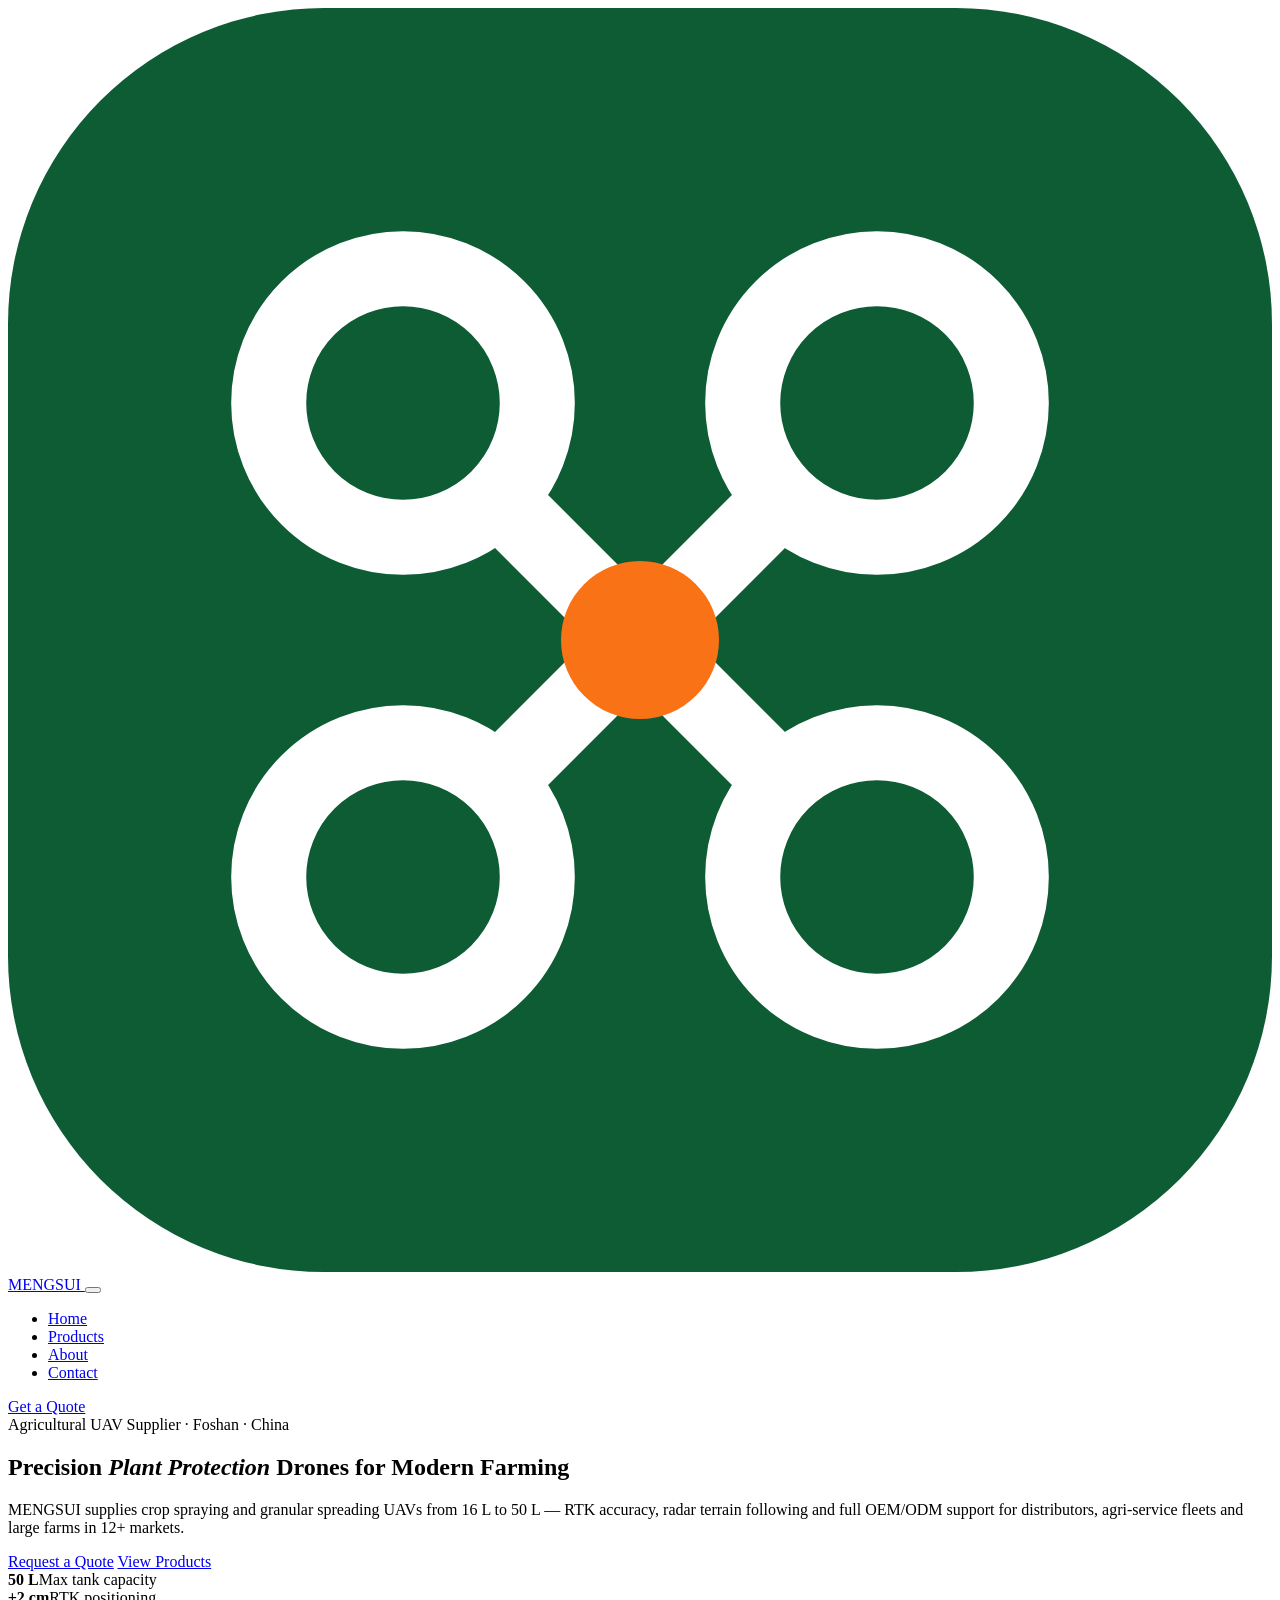
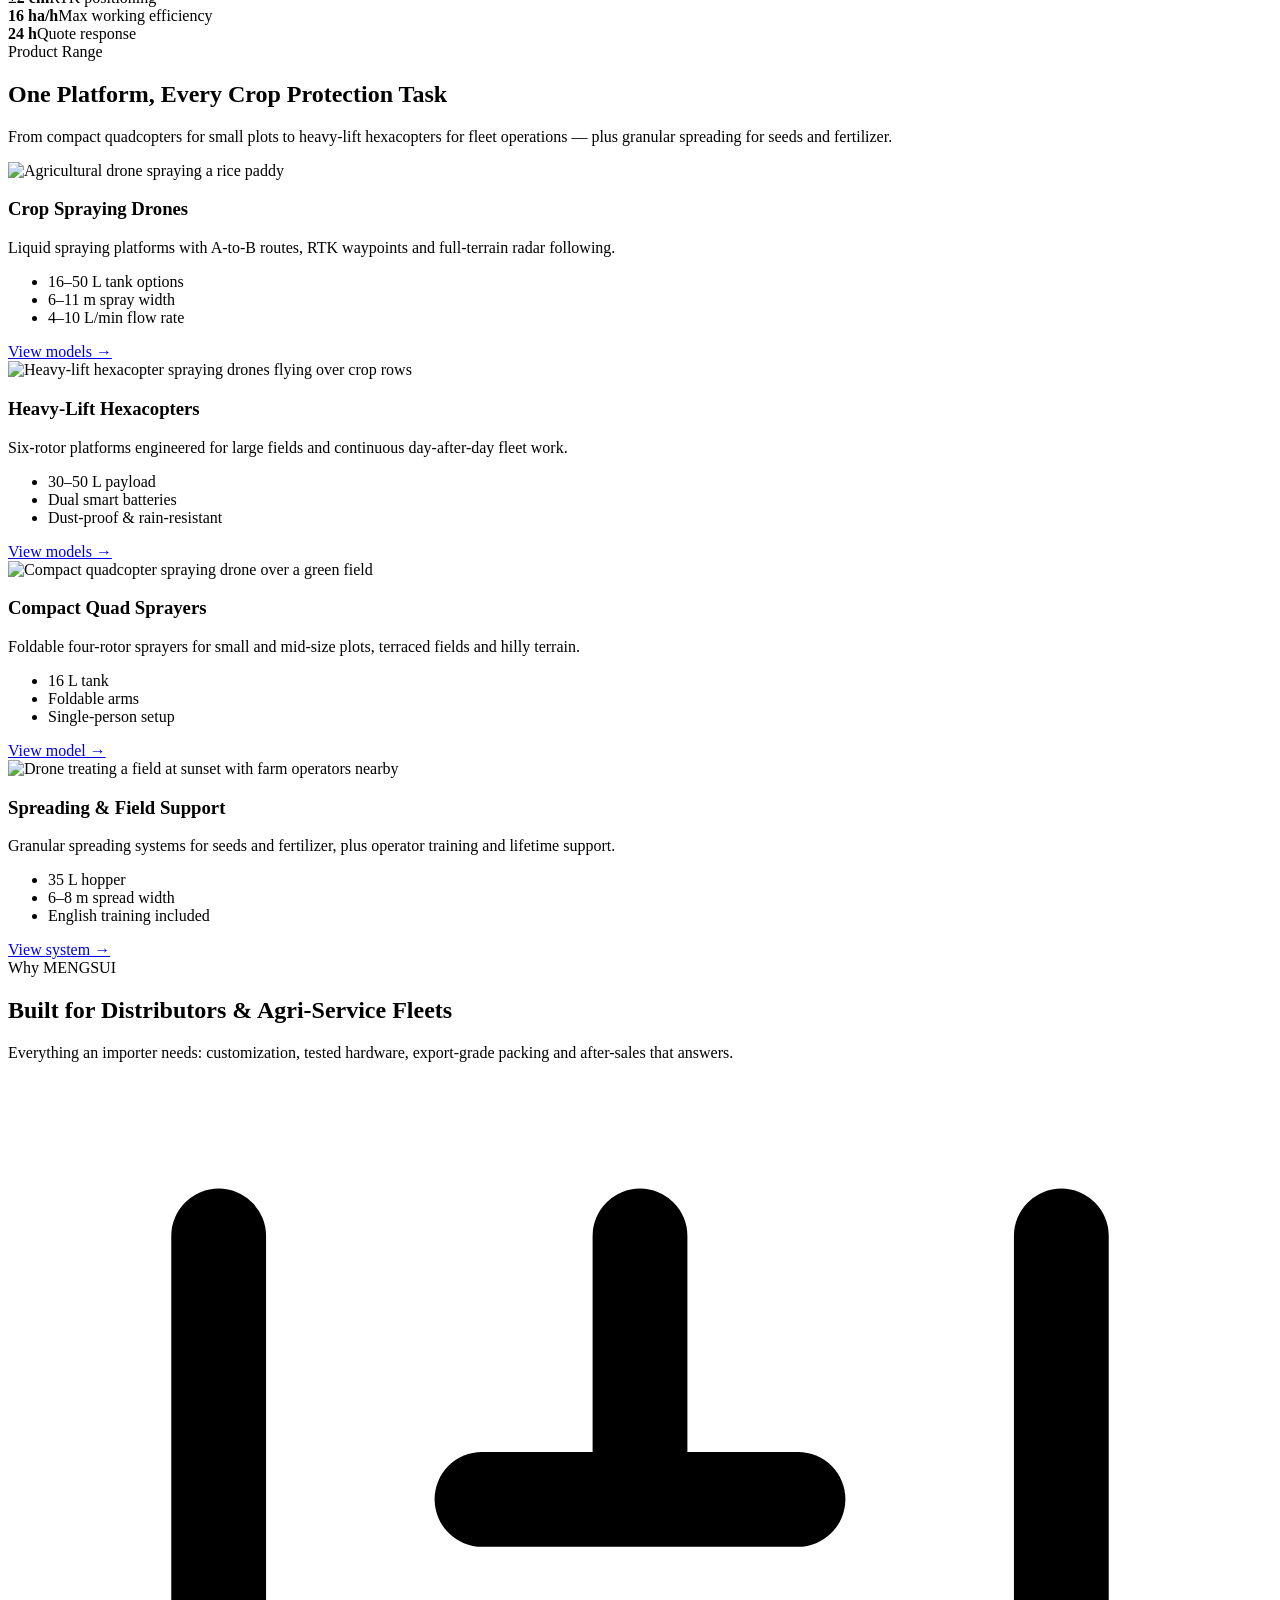
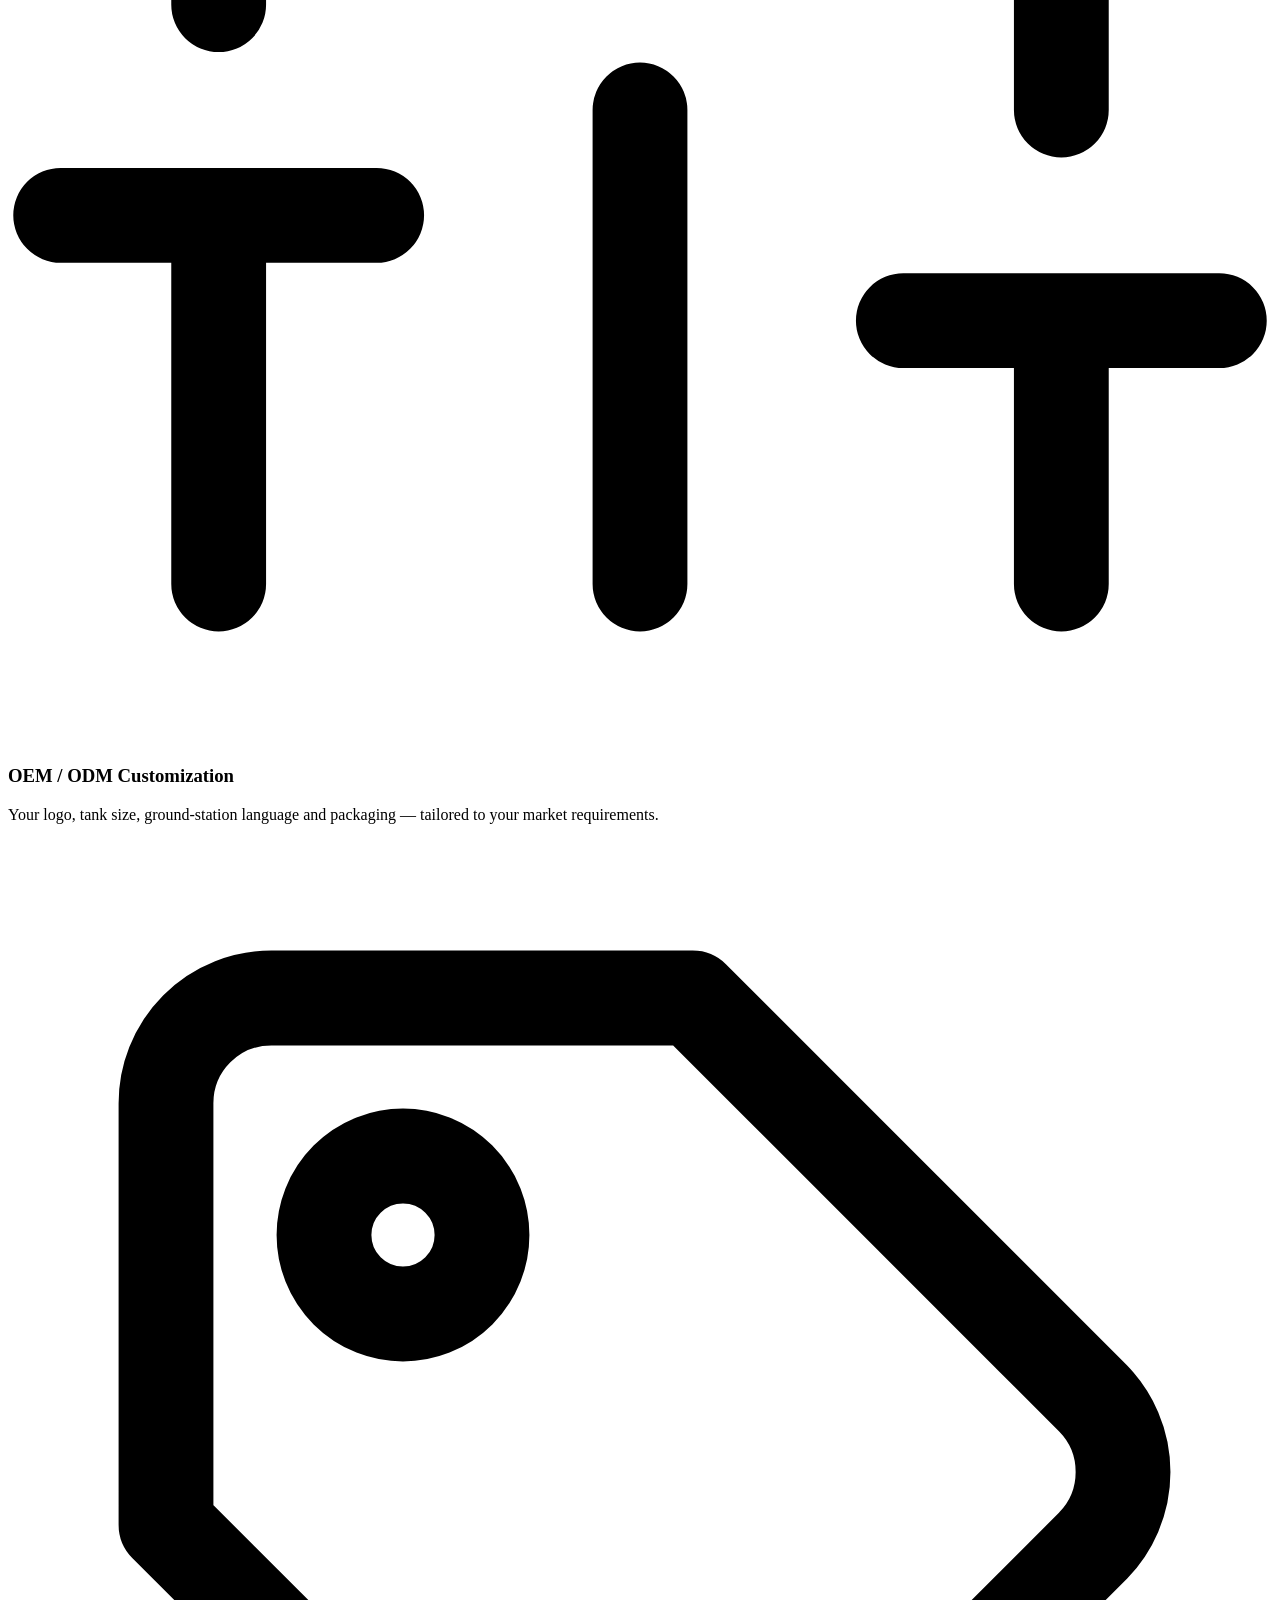
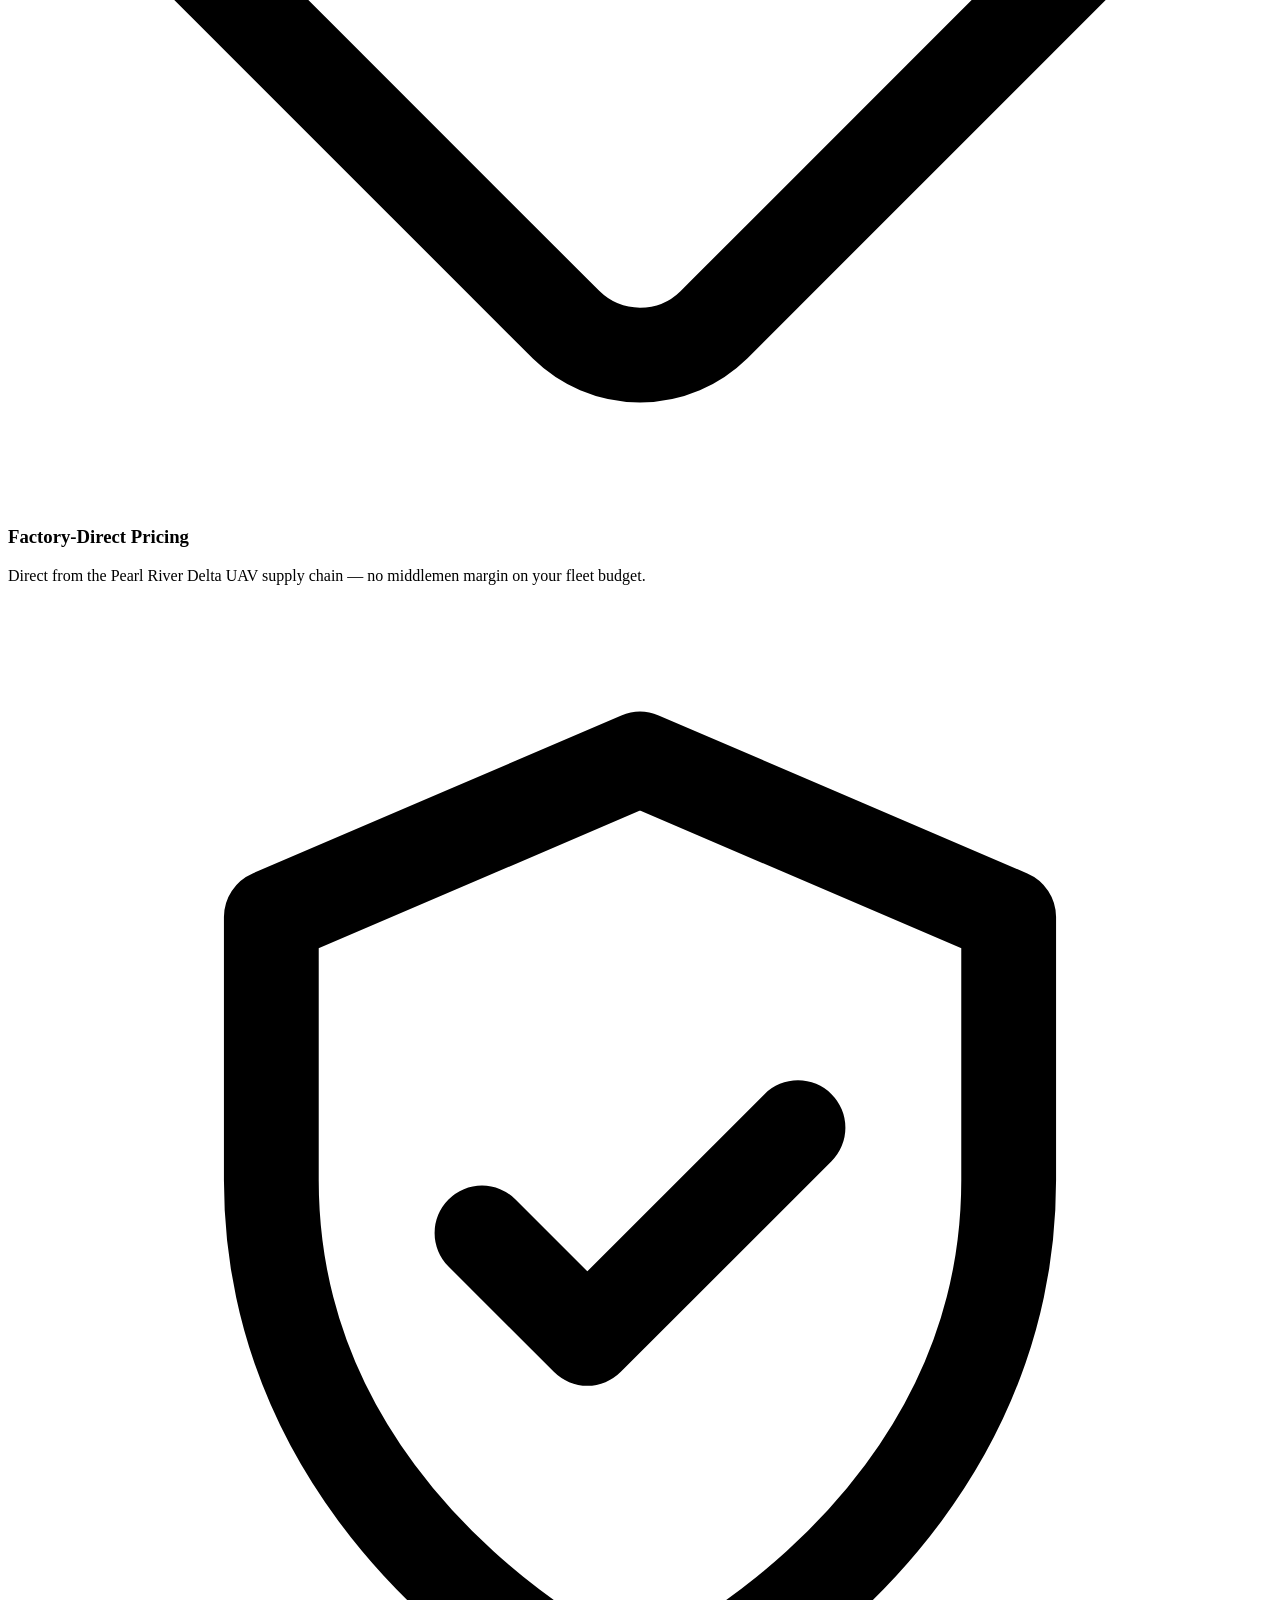
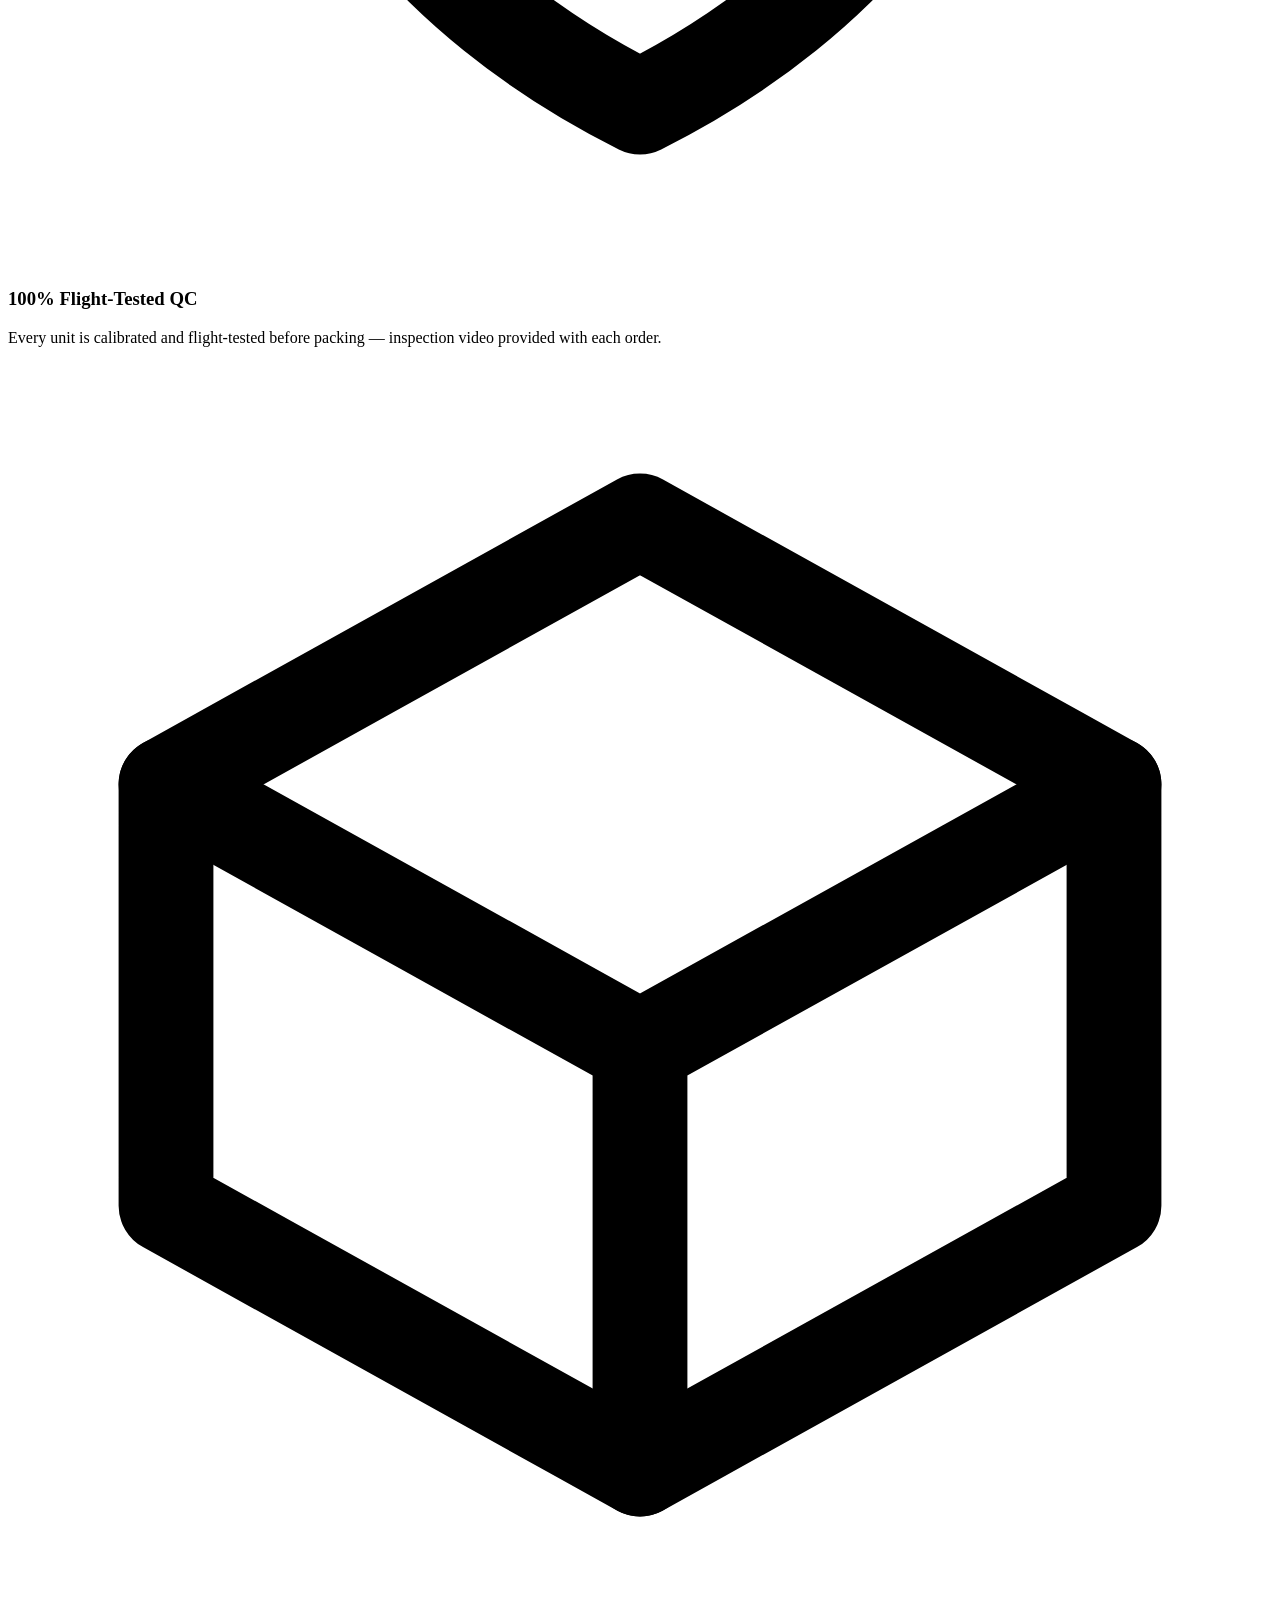
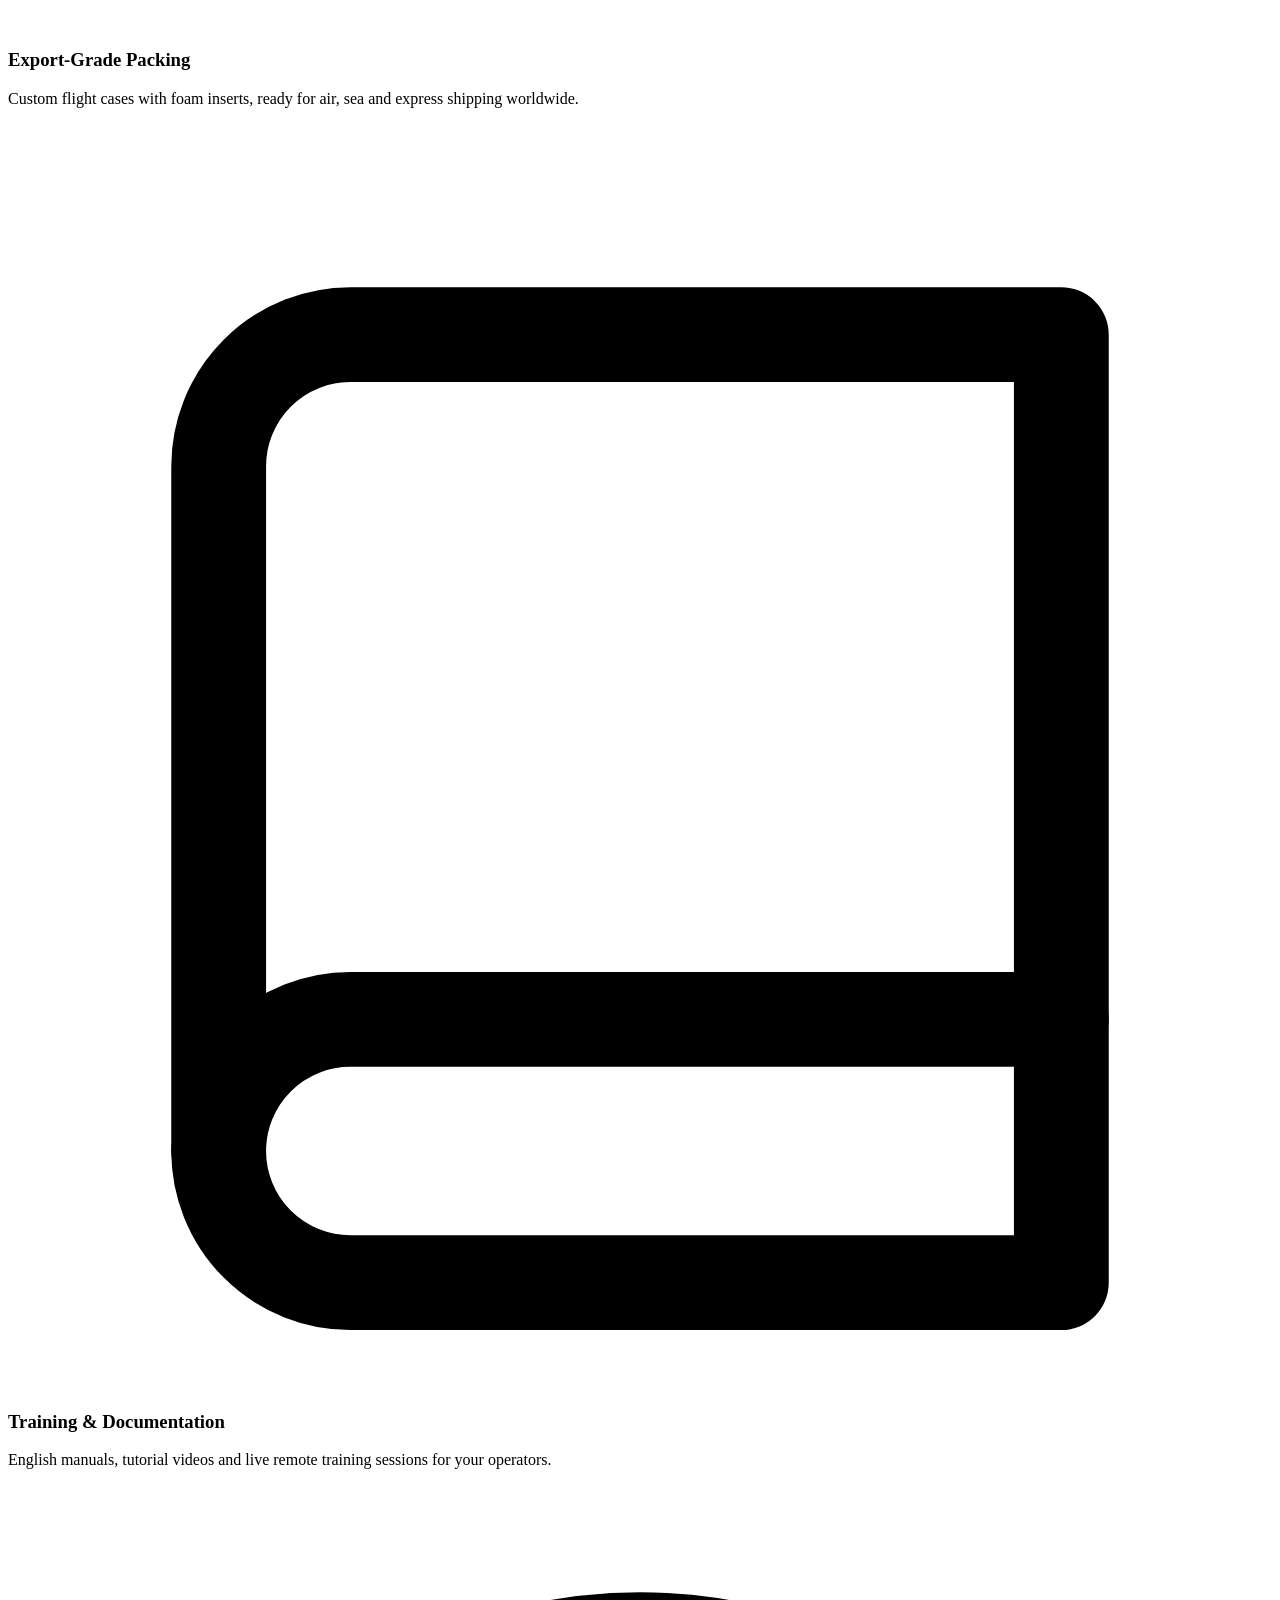
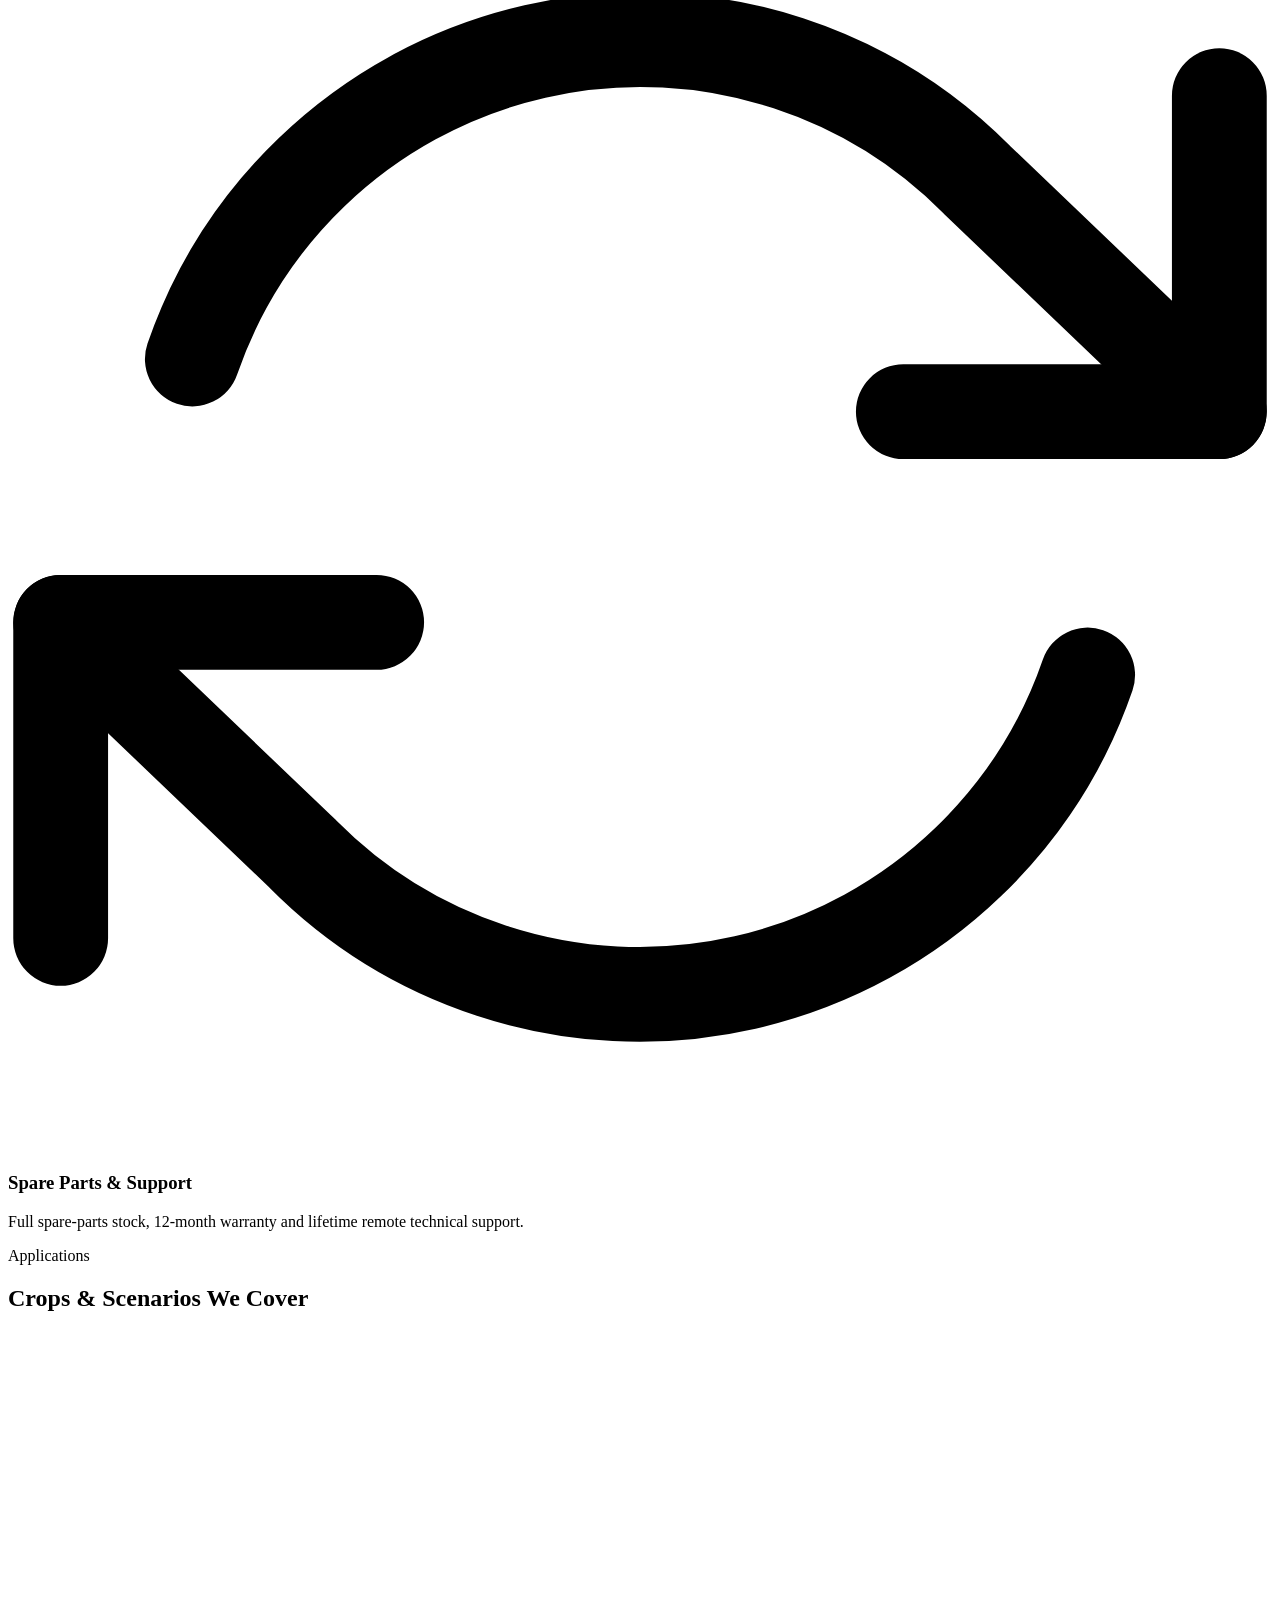
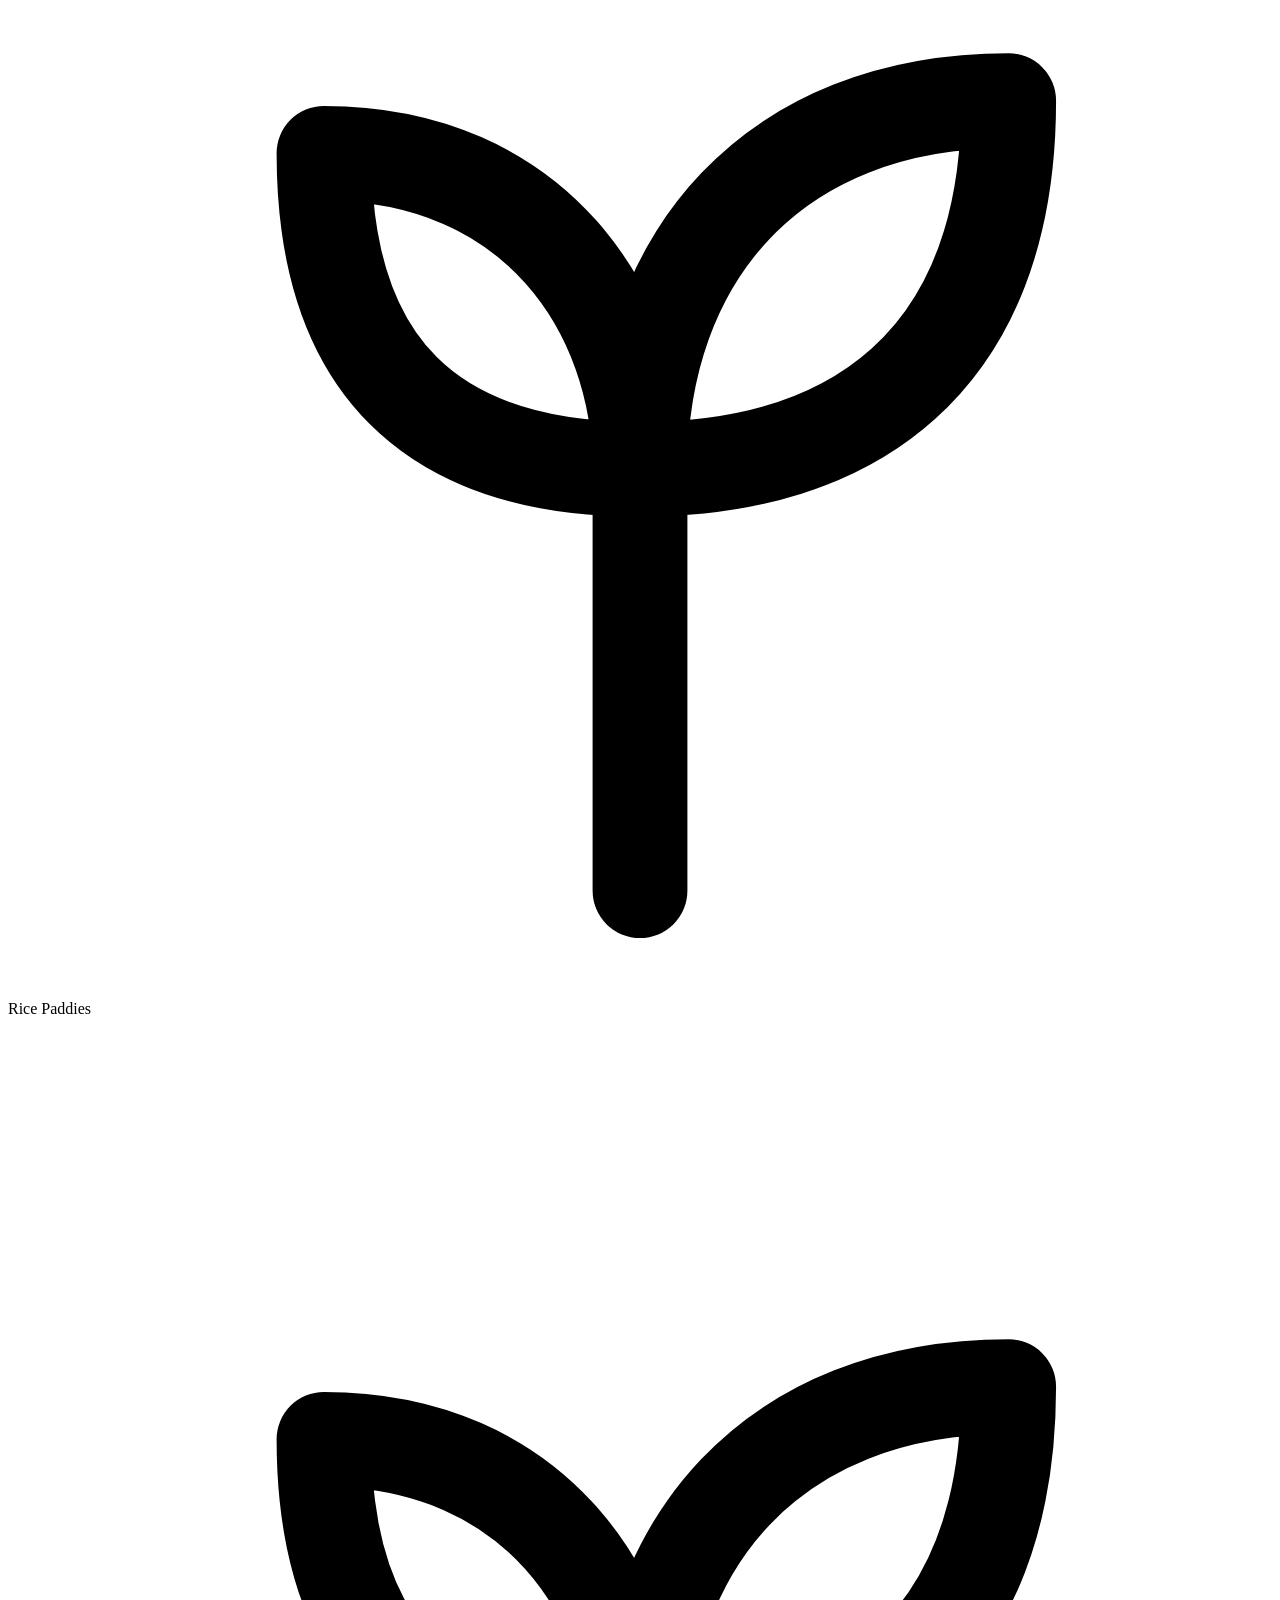
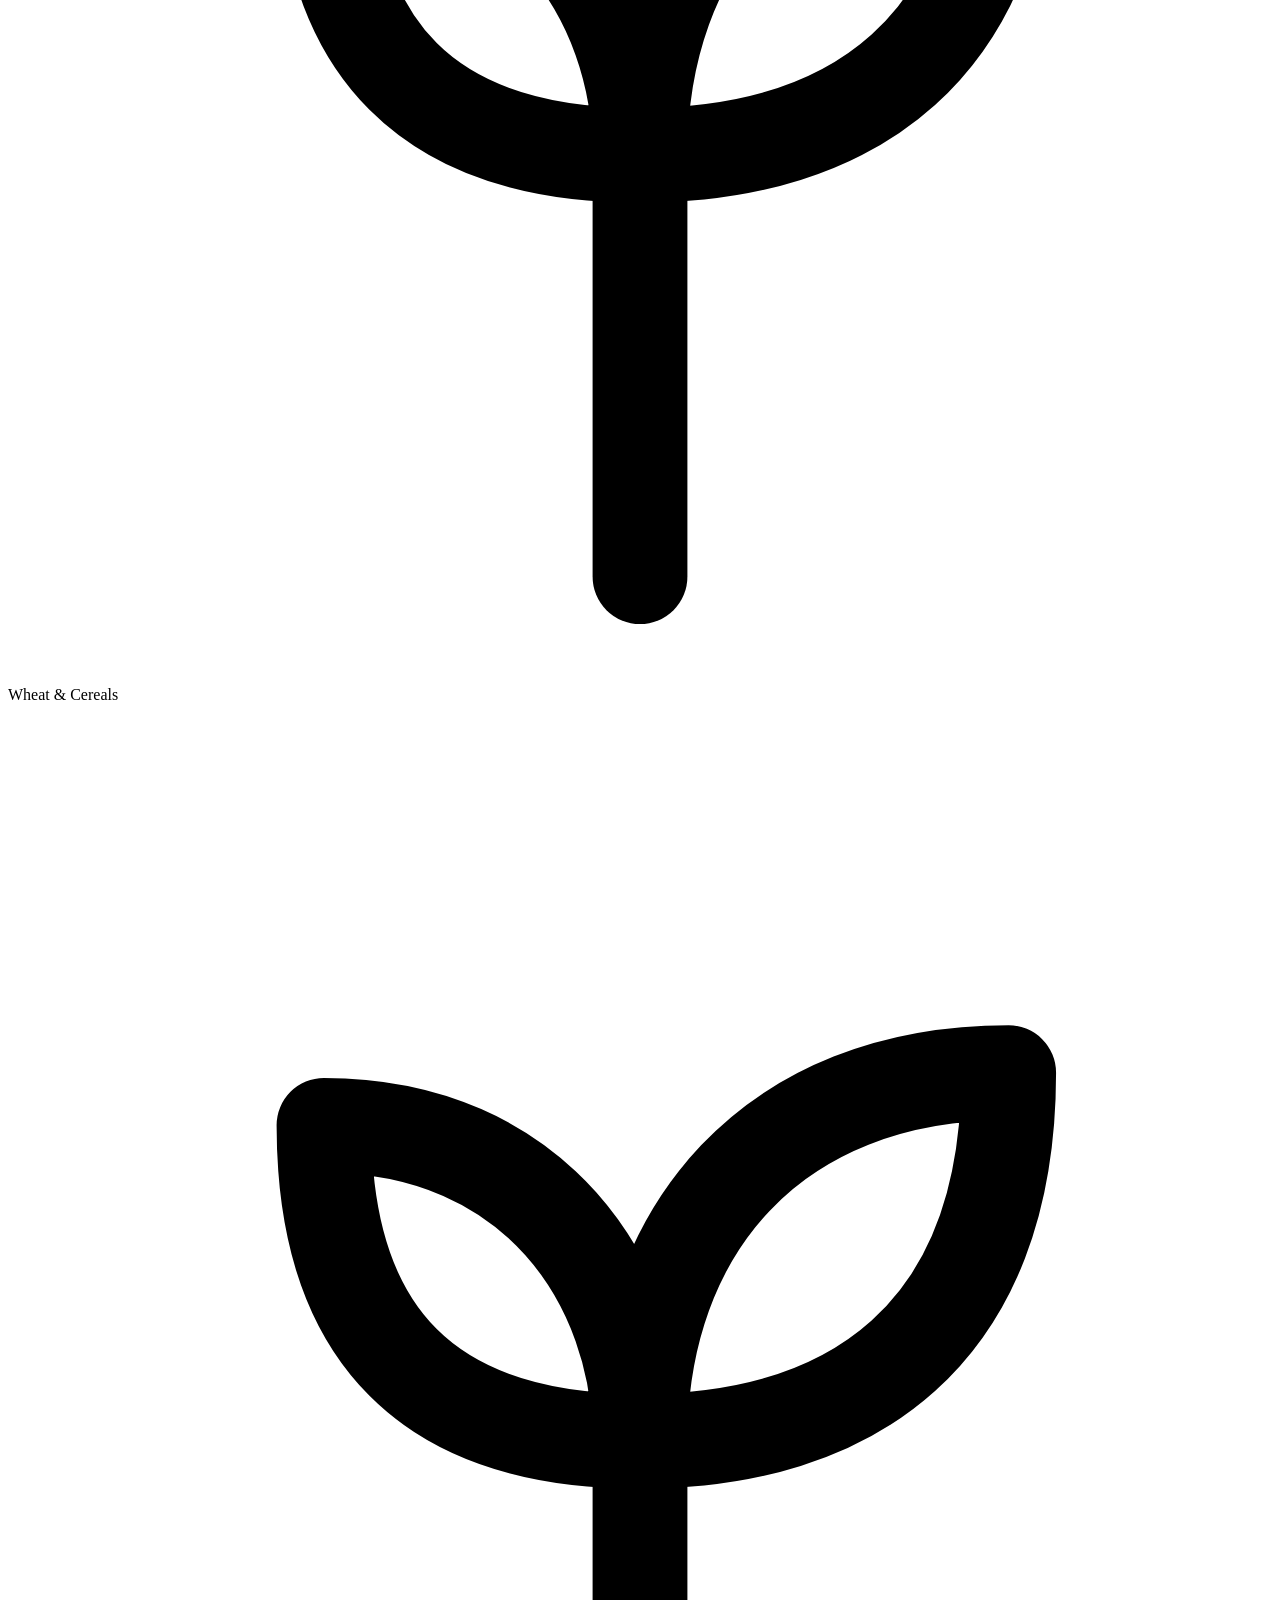
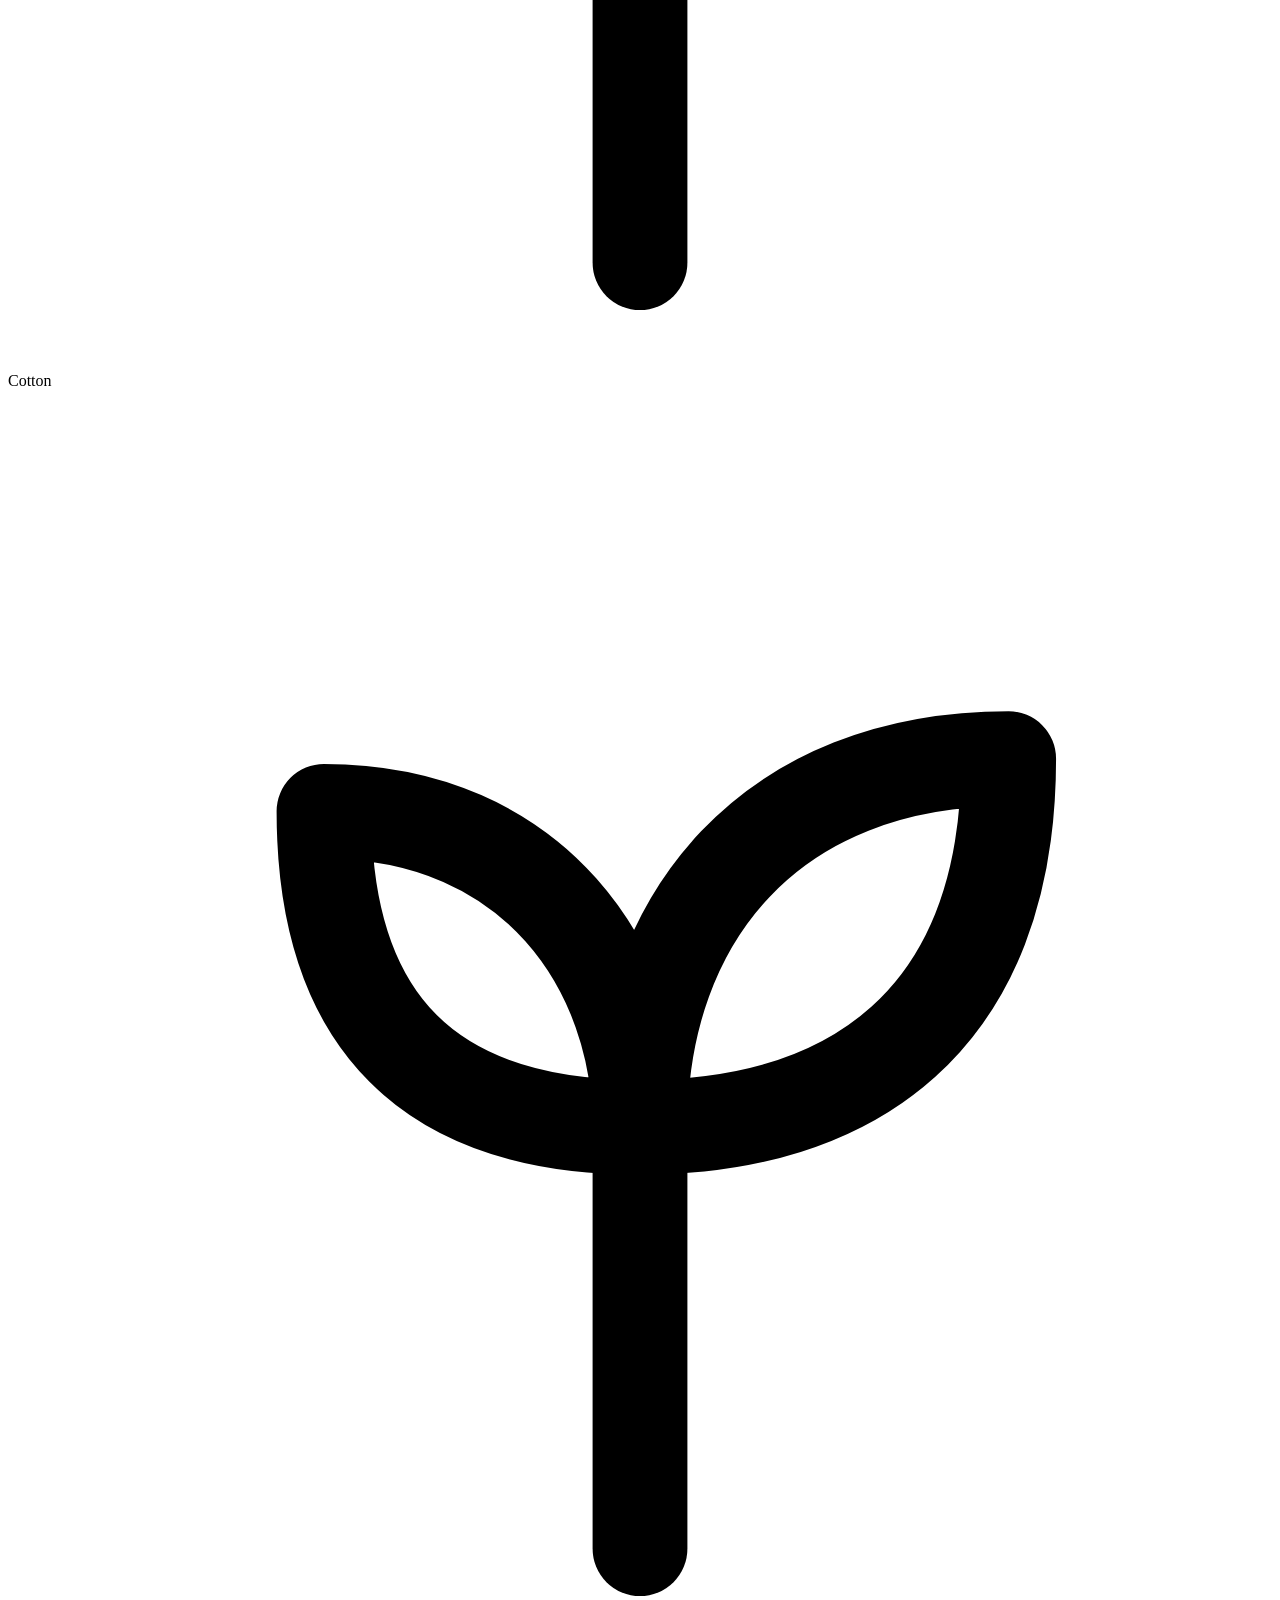
==== index.html @ 49cd47a9 "Add index.html" ====
<!DOCTYPE html>
<html lang="en">
<head>
<meta charset="UTF-8">
<meta name="viewport" content="width=device-width, initial-scale=1.0">
<title>Agricultural Plant Protection Drones | Crop Spraying UAV Supplier — MENGSUI</title>
<meta name="description" content="MENGSUI supplies crop spraying and granular spreading agricultural drones from 16L to 50L with RTK precision, radar terrain following and OEM/ODM support. Factory-direct export from Foshan, China.">
<link rel="icon" href="data:image/svg+xml,%3Csvg xmlns='http://www.w3.org/2000/svg' viewBox='0 0 32 32'%3E%3Crect width='32' height='32' rx='8' fill='%230d5c34'/%3E%3Cg stroke='%23ffffff' stroke-width='1.9' fill='none'%3E%3Ccircle cx='10' cy='10' r='3.4'/%3E%3Ccircle cx='22' cy='10' r='3.4'/%3E%3Ccircle cx='10' cy='22' r='3.4'/%3E%3Ccircle cx='22' cy='22' r='3.4'/%3E%3Cpath d='M12.4 12.4l7.2 7.2M19.6 12.4l-7.2 7.2'/%3E%3C/g%3E%3Ccircle cx='16' cy='16' r='2' fill='%23f97316'/%3E%3C/svg%3E">
<link rel="stylesheet" href="css/style.css">
</head>
<body>

<header class="site-header">
  <div class="container">
    <nav class="nav">
      <a class="brand" href="index.html">
        <svg viewBox="0 0 32 32" fill="none" xmlns="http://www.w3.org/2000/svg" aria-hidden="true"><rect width="32" height="32" rx="8" fill="#0d5c34"/><g stroke="#ffffff" stroke-width="1.9" fill="none"><circle cx="10" cy="10" r="3.4"/><circle cx="22" cy="10" r="3.4"/><circle cx="10" cy="22" r="3.4"/><circle cx="22" cy="22" r="3.4"/><path d="M12.4 12.4l7.2 7.2M19.6 12.4l-7.2 7.2"/></g><circle cx="16" cy="16" r="2" fill="#f97316"/></svg>
        MENGSUI
      </a>
      <button class="nav-toggle" aria-label="Toggle menu"><span></span><span></span><span></span></button>
      <ul class="nav-links">
        <li><a href="index.html" class="active">Home</a></li>
        <li><a href="products.html">Products</a></li>
        <li><a href="about.html">About</a></li>
        <li><a href="contact.html">Contact</a></li>
      </ul>
      <a class="btn btn-cta nav-cta" href="contact.html">Get a Quote</a>
    </nav>
  </div>
</header>

<!-- Hero -->
<section class="hero">
  <div class="hero-bg" style="background-image:url('images/drone-1.jpg')"></div>
  <div class="container hero-inner">
    <span class="hero-kicker">Agricultural UAV Supplier · Foshan · China</span>
    <h1>Precision <em>Plant Protection</em> Drones for Modern Farming</h1>
    <p>MENGSUI supplies crop spraying and granular spreading UAVs from 16&nbsp;L to 50&nbsp;L — RTK accuracy, radar terrain following and full OEM/ODM support for distributors, agri-service fleets and large farms in 12+ markets.</p>
    <div class="hero-actions">
      <a class="btn btn-cta" href="contact.html">Request a Quote</a>
      <a class="btn btn-ghost" href="products.html">View Products</a>
    </div>
    <div class="hero-stats">
      <div class="stat"><strong>50 L</strong><span>Max tank capacity</span></div>
      <div class="stat"><strong>±2 cm</strong><span>RTK positioning</span></div>
      <div class="stat"><strong>16 ha/h</strong><span>Max working efficiency</span></div>
      <div class="stat"><strong>24 h</strong><span>Quote response</span></div>
    </div>
  </div>
</section>

<!-- Product families -->
<section class="section">
  <div class="container">
    <div class="section-head center reveal">
      <span class="kicker">Product Range</span>
      <h2>One Platform, Every Crop Protection Task</h2>
      <p>From compact quadcopters for small plots to heavy-lift hexacopters for fleet operations — plus granular spreading for seeds and fertilizer.</p>
    </div>
    <div class="grid grid-4">
      <article class="card reveal">
        <div class="card-media"><img src="images/drone-3.jpg" alt="Agricultural drone spraying a rice paddy"></div>
        <div class="card-body">
          <h3>Crop Spraying Drones</h3>
          <p>Liquid spraying platforms with A-to-B routes, RTK waypoints and full-terrain radar following.</p>
          <ul class="mini-specs">
            <li>16–50 L tank options</li>
            <li>6–11 m spray width</li>
            <li>4–10 L/min flow rate</li>
          </ul>
          <a class="text-link" href="products.html#m50">View models →</a>
        </div>
      </article>
      <article class="card reveal">
        <div class="card-media"><img src="images/drone-4.jpg" alt="Heavy-lift hexacopter spraying drones flying over crop rows"></div>
        <div class="card-body">
          <h3>Heavy-Lift Hexacopters</h3>
          <p>Six-rotor platforms engineered for large fields and continuous day-after-day fleet work.</p>
          <ul class="mini-specs">
            <li>30–50 L payload</li>
            <li>Dual smart batteries</li>
            <li>Dust-proof &amp; rain-resistant</li>
          </ul>
          <a class="text-link" href="products.html#m50">View models →</a>
        </div>
      </article>
      <article class="card reveal">
        <div class="card-media"><img src="images/drone-5.jpg" alt="Compact quadcopter spraying drone over a green field"></div>
        <div class="card-body">
          <h3>Compact Quad Sprayers</h3>
          <p>Foldable four-rotor sprayers for small and mid-size plots, terraced fields and hilly terrain.</p>
          <ul class="mini-specs">
            <li>16 L tank</li>
            <li>Foldable arms</li>
            <li>Single-person setup</li>
          </ul>
          <a class="text-link" href="products.html#s16">View model →</a>
        </div>
      </article>
      <article class="card reveal">
        <div class="card-media"><img src="images/drone-6.jpg" alt="Drone treating a field at sunset with farm operators nearby"></div>
        <div class="card-body">
          <h3>Spreading &amp; Field Support</h3>
          <p>Granular spreading systems for seeds and fertilizer, plus operator training and lifetime support.</p>
          <ul class="mini-specs">
            <li>35 L hopper</li>
            <li>6–8 m spread width</li>
            <li>English training included</li>
          </ul>
          <a class="text-link" href="products.html#sp35">View system →</a>
        </div>
      </article>
    </div>
  </div>
</section>

<!-- Why MENGSUI -->
<section class="section section-white">
  <div class="container">
    <div class="section-head center reveal">
      <span class="kicker">Why MENGSUI</span>
      <h2>Built for Distributors &amp; Agri-Service Fleets</h2>
      <p>Everything an importer needs: customization, tested hardware, export-grade packing and after-sales that answers.</p>
    </div>
    <div class="grid grid-3">
      <div class="icon-card reveal">
        <div class="icon"><svg viewBox="0 0 24 24" fill="none" stroke="currentColor" stroke-width="1.8" stroke-linecap="round" stroke-linejoin="round"><path d="M4 21v-7M4 10V3M12 21v-9M12 8V3M20 21v-5M20 12V3M1 14h6M9 8h6M17 16h6"/></svg></div>
        <h3>OEM / ODM Customization</h3>
        <p>Your logo, tank size, ground-station language and packaging — tailored to your market requirements.</p>
      </div>
      <div class="icon-card reveal">
        <div class="icon"><svg viewBox="0 0 24 24" fill="none" stroke="currentColor" stroke-width="1.8" stroke-linecap="round" stroke-linejoin="round"><path d="M20.6 13.4l-7.2 7.2a2 2 0 0 1-2.8 0L3 13V5a2 2 0 0 1 2-2h8l7.6 7.6a2 2 0 0 1 0 2.8z"/><circle cx="7.5" cy="7.5" r="1.5"/></svg></div>
        <h3>Factory-Direct Pricing</h3>
        <p>Direct from the Pearl River Delta UAV supply chain — no middlemen margin on your fleet budget.</p>
      </div>
      <div class="icon-card reveal">
        <div class="icon"><svg viewBox="0 0 24 24" fill="none" stroke="currentColor" stroke-width="1.8" stroke-linecap="round" stroke-linejoin="round"><path d="M12 3l7 3v5c0 4.5-3 8-7 10-4-2-7-5.5-7-10V6z"/><path d="M9 12l2 2 4-4"/></svg></div>
        <h3>100% Flight-Tested QC</h3>
        <p>Every unit is calibrated and flight-tested before packing — inspection video provided with each order.</p>
      </div>
      <div class="icon-card reveal">
        <div class="icon"><svg viewBox="0 0 24 24" fill="none" stroke="currentColor" stroke-width="1.8" stroke-linecap="round" stroke-linejoin="round"><path d="M21 8l-9-5-9 5v8l9 5 9-5z"/><path d="M3 8l9 5 9-5M12 13v8"/></svg></div>
        <h3>Export-Grade Packing</h3>
        <p>Custom flight cases with foam inserts, ready for air, sea and express shipping worldwide.</p>
      </div>
      <div class="icon-card reveal">
        <div class="icon"><svg viewBox="0 0 24 24" fill="none" stroke="currentColor" stroke-width="1.8" stroke-linecap="round" stroke-linejoin="round"><path d="M4 19.5A2.5 2.5 0 0 1 6.5 17H20V4H6.5A2.5 2.5 0 0 0 4 6.5z"/><path d="M4 19.5A2.5 2.5 0 0 0 6.5 22H20v-5"/></svg></div>
        <h3>Training &amp; Documentation</h3>
        <p>English manuals, tutorial videos and live remote training sessions for your operators.</p>
      </div>
      <div class="icon-card reveal">
        <div class="icon"><svg viewBox="0 0 24 24" fill="none" stroke="currentColor" stroke-width="1.8" stroke-linecap="round" stroke-linejoin="round"><path d="M23 4v6h-6M1 20v-6h6"/><path d="M3.5 9a9 9 0 0 1 14.9-3.4L23 10M1 14l4.6 4.4A9 9 0 0 0 20.5 15"/></svg></div>
        <h3>Spare Parts &amp; Support</h3>
        <p>Full spare-parts stock, 12-month warranty and lifetime remote technical support.</p>
      </div>
    </div>
  </div>
</section>

<!-- Applications -->
<section class="section">
  <div class="container">
    <div class="section-head center reveal">
      <span class="kicker">Applications</span>
      <h2>Crops &amp; Scenarios We Cover</h2>
    </div>
    <div class="chips reveal">
      <span class="chip"><svg viewBox="0 0 24 24" fill="none" stroke="currentColor" stroke-width="1.8" stroke-linecap="round" stroke-linejoin="round"><path d="M12 22v-8"/><path d="M12 14c0-3-2-6-6-6 0 4 2 6 6 6z"/><path d="M12 14c0-4 2.5-7 7-7 0 5-3 7-7 7z"/></svg>Rice Paddies</span>
      <span class="chip"><svg viewBox="0 0 24 24" fill="none" stroke="currentColor" stroke-width="1.8" stroke-linecap="round" stroke-linejoin="round"><path d="M12 22v-8"/><path d="M12 14c0-3-2-6-6-6 0 4 2 6 6 6z"/><path d="M12 14c0-4 2.5-7 7-7 0 5-3 7-7 7z"/></svg>Wheat &amp; Cereals</span>
      <span class="chip"><svg viewBox="0 0 24 24" fill="none" stroke="currentColor" stroke-width="1.8" stroke-linecap="round" stroke-linejoin="round"><path d="M12 22v-8"/><path d="M12 14c0-3-2-6-6-6 0 4 2 6 6 6z"/><path d="M12 14c0-4 2.5-7 7-7 0 5-3 7-7 7z"/></svg>Cotton</span>
      <span class="chip"><svg viewBox="0 0 24 24" fill="none" stroke="currentColor" stroke-width="1.8" stroke-linecap="round" stroke-linejoin="round"><path d="M12 22v-8"/><path d="M12 14c0-3-2-6-6-6 0 4 2 6 6 6z"/><path d="M12 14c0-4 2.5-7 7-7 0 5-3 7-7 7z"/></svg>Maize</span>
      <span class="chip"><svg viewBox="0 0 24 24" fill="none" stroke="currentColor" stroke-width="1.8" stroke-linecap="round" stroke-linejoin="round"><path d="M12 22v-8"/><path d="M12 14c0-3-2-6-6-6 0 4 2 6 6 6z"/><path d="M12 14c0-4 2.5-7 7-7 0 5-3 7-7 7z"/></svg>Orchards &amp; Tea</span>
      <span class="chip"><svg viewBox="0 0 24 24" fill="none" stroke="currentColor" stroke-width="1.8" stroke-linecap="round" stroke-linejoin="round"><path d="M12 22v-8"/><path d="M12 14c0-3-2-6-6-6 0 4 2 6 6 6z"/><path d="M12 14c0-4 2.5-7 7-7 0 5-3 7-7 7z"/></svg>Vegetables &amp; Plantations</span>
      <span class="chip"><svg viewBox="0 0 24 24" fill="none" stroke="currentColor" stroke-width="1.8" stroke-linecap="round" stroke-linejoin="round"><path d="M12 22v-8"/><path d="M12 14c0-3-2-6-6-6 0 4 2 6 6 6z"/><path d="M12 14c0-4 2.5-7 7-7 0 5-3 7-7 7z"/></svg>Forestry Pest Control</span>
      <span class="chip"><svg viewBox="0 0 24 24" fill="none" stroke="currentColor" stroke-width="1.8" stroke-linecap="round" stroke-linejoin="round"><path d="M12 22v-8"/><path d="M12 14c0-3-2-6-6-6 0 4 2 6 6 6z"/><path d="M12 14c0-4 2.5-7 7-7 0 5-3 7-7 7z"/></svg>Grassland &amp; Ranch</span>
    </div>
  </div>
</section>

<!-- Process -->
<section class="section section-white">
  <div class="container">
    <div class="section-head center reveal">
      <span class="kicker">How It Works</span>
      <h2>From Inquiry to First Flight</h2>
    </div>
    <div class="steps">
      <div class="step reveal">
        <div class="step-num">1</div>
        <h3>Inquiry</h3>
        <p>Send your market, crops and fleet plan — we reply within 24 hours.</p>
      </div>
      <div class="step reveal">
        <div class="step-num">2</div>
        <h3>Quotation &amp; PI</h3>
        <p>Confirmed configuration, price and shipping terms (FOB / CIF / DDP).</p>
      </div>
      <div class="step reveal">
        <div class="step-num">3</div>
        <h3>Production &amp; Testing</h3>
        <p>Batch assembly, calibration and 100% flight testing before packing.</p>
      </div>
      <div class="step reveal">
        <div class="step-num">4</div>
        <h3>Shipping</h3>
        <p>Flight-case packing; air, sea or express with full export documents.</p>
      </div>
      <div class="step reveal">
        <div class="step-num">5</div>
        <h3>Training &amp; After-sales</h3>
        <p>Remote operator training, spare parts and lifetime technical support.</p>
      </div>
    </div>
  </div>
</section>

<!-- FAQ -->
<section class="section">
  <div class="container">
    <div class="section-head center reveal">
      <span class="kicker">FAQ</span>
      <h2>Frequently Asked Questions</h2>
    </div>
    <div class="faq reveal">
      <details>
        <summary>What is your minimum order quantity (MOQ)?</summary>
        <div class="faq-a">Trial orders of 1 unit are welcome so you can test performance in your fields. Tiered distributor pricing starts from 5 units, and container-load programs include marketing support.</div>
      </details>
      <details>
        <summary>What is the lead time?</summary>
        <div class="faq-a">Standard configurations ship in 7–15 working days after payment. OEM/ODM orders with custom branding typically need 20–30 days depending on quantity.</div>
      </details>
      <details>
        <summary>What warranty and after-sales support do you provide?</summary>
        <div class="faq-a">Core components carry a 12-month warranty. We stock spare parts for every model we ship and provide lifetime remote technical support via WhatsApp, email and video call.</div>
      </details>
      <details>
        <summary>Do you provide operator training?</summary>
        <div class="faq-a">Yes — every order includes English manuals, operation and maintenance videos, plus live remote training sessions. On-site training at your location is available for fleet projects.</div>
      </details>
      <details>
        <summary>How are the drones packed and shipped?</summary>
        <div class="faq-a">Drones travel in custom flight cases with foam inserts. We ship by express, air or sea freight under FOB, CIF or DDP terms, with complete export documentation.</div>
      </details>
      <details>
        <summary>What are your payment terms?</summary>
        <div class="faq-a">T/T with 30% deposit and balance before shipment is standard. L/C is available for established partners, and other terms can be discussed for long-term cooperation.</div>
      </details>
      <details>
        <summary>Can we sell under our own brand?</summary>
        <div class="faq-a">Yes. OEM services cover logo, color scheme, packaging, ground-station language and even firmware customization, with low MOQ for first orders.</div>
      </details>
      <details>
        <summary>Which crops and scenarios are your drones suitable for?</summary>
        <div class="faq-a">Our spraying and spreading platforms serve rice paddies, wheat, cotton, maize, orchards, tea plantations, vegetables, forestry and ranchland — most field crops between 0.5 and 1,000+ hectares.</div>
      </details>
    </div>
  </div>
</section>

<!-- CTA -->
<section class="section" style="padding-top:0">
  <div class="container">
    <div class="cta-band reveal">
      <h2>Get a Factory-Direct Quotation for Your Drone Fleet</h2>
      <p>Tell us your crops, acreage and market — our team replies within 24 hours with configuration, pricing and shipping options.</p>
      <a class="btn btn-cta" href="contact.html">Request a Quote</a>
    </div>
  </div>
</section>

<footer class="site-footer">
  <div class="container">
    <div class="footer-inner">
      <div>
        <a class="footer-brand" href="index.html">
          <svg viewBox="0 0 32 32" fill="none" xmlns="http://www.w3.org/2000/svg" aria-hidden="true"><rect width="32" height="32" rx="8" fill="#179352"/><g stroke="#ffffff" stroke-width="1.9" fill="none"><circle cx="10" cy="10" r="3.4"/><circle cx="22" cy="10" r="3.4"/><circle cx="10" cy="22" r="3.4"/><circle cx="22" cy="22" r="3.4"/><path d="M12.4 12.4l7.2 7.2M19.6 12.4l-7.2 7.2"/></g><circle cx="16" cy="16" r="2" fill="#f97316"/></svg>
          MENGSUI
        </a>
        <p>Agricultural plant protection drones for professional crop spraying and granular spreading. OEM/ODM and worldwide export from Foshan, Guangdong, China.</p>
      </div>
      <div>
        <h4>Quick Links</h4>
        <ul>
          <li><a href="index.html">Home</a></li>
          <li><a href="products.html">Products</a></li>
          <li><a href="about.html">About Us</a></li>
          <li><a href="contact.html">Contact</a></li>
        </ul>
      </div>
      <div>
        <h4>Products</h4>
        <ul>
          <li><a href="products.html#m50">M50 PRO Spraying Drone</a></li>
          <li><a href="products.html#m30">M30 Spraying Drone</a></li>
          <li><a href="products.html#s16">S16 Compact Sprayer</a></li>
          <li><a href="products.html#sp35">SP35 Spreading System</a></li>
        </ul>
      </div>
      <div>
        <h4>Contact</h4>
        <ul>
          <li>WhatsApp / WeChat: +86 138 0000 0000</li>
          <li>Email: <a href="mailto:sales@mengsuidrone.com">sales@mengsuidrone.com</a></li>
          <li>Shunde District, Foshan City, Guangdong Province, China</li>
          <li>Mon–Sat · 8:30–18:30 (GMT+8)</li>
        </ul>
      </div>
    </div>
    <div class="footer-bottom">
      <span>© <span id="year">2026</span> Foshan Shunde Mengsui E-commerce Co., Ltd. All rights reserved.</span>
      <span>Agricultural UAV · Plant Protection · OEM/ODM</span>
    </div>
  </div>
</footer>

<script src="js/main.js"></script>
</body>
</html>
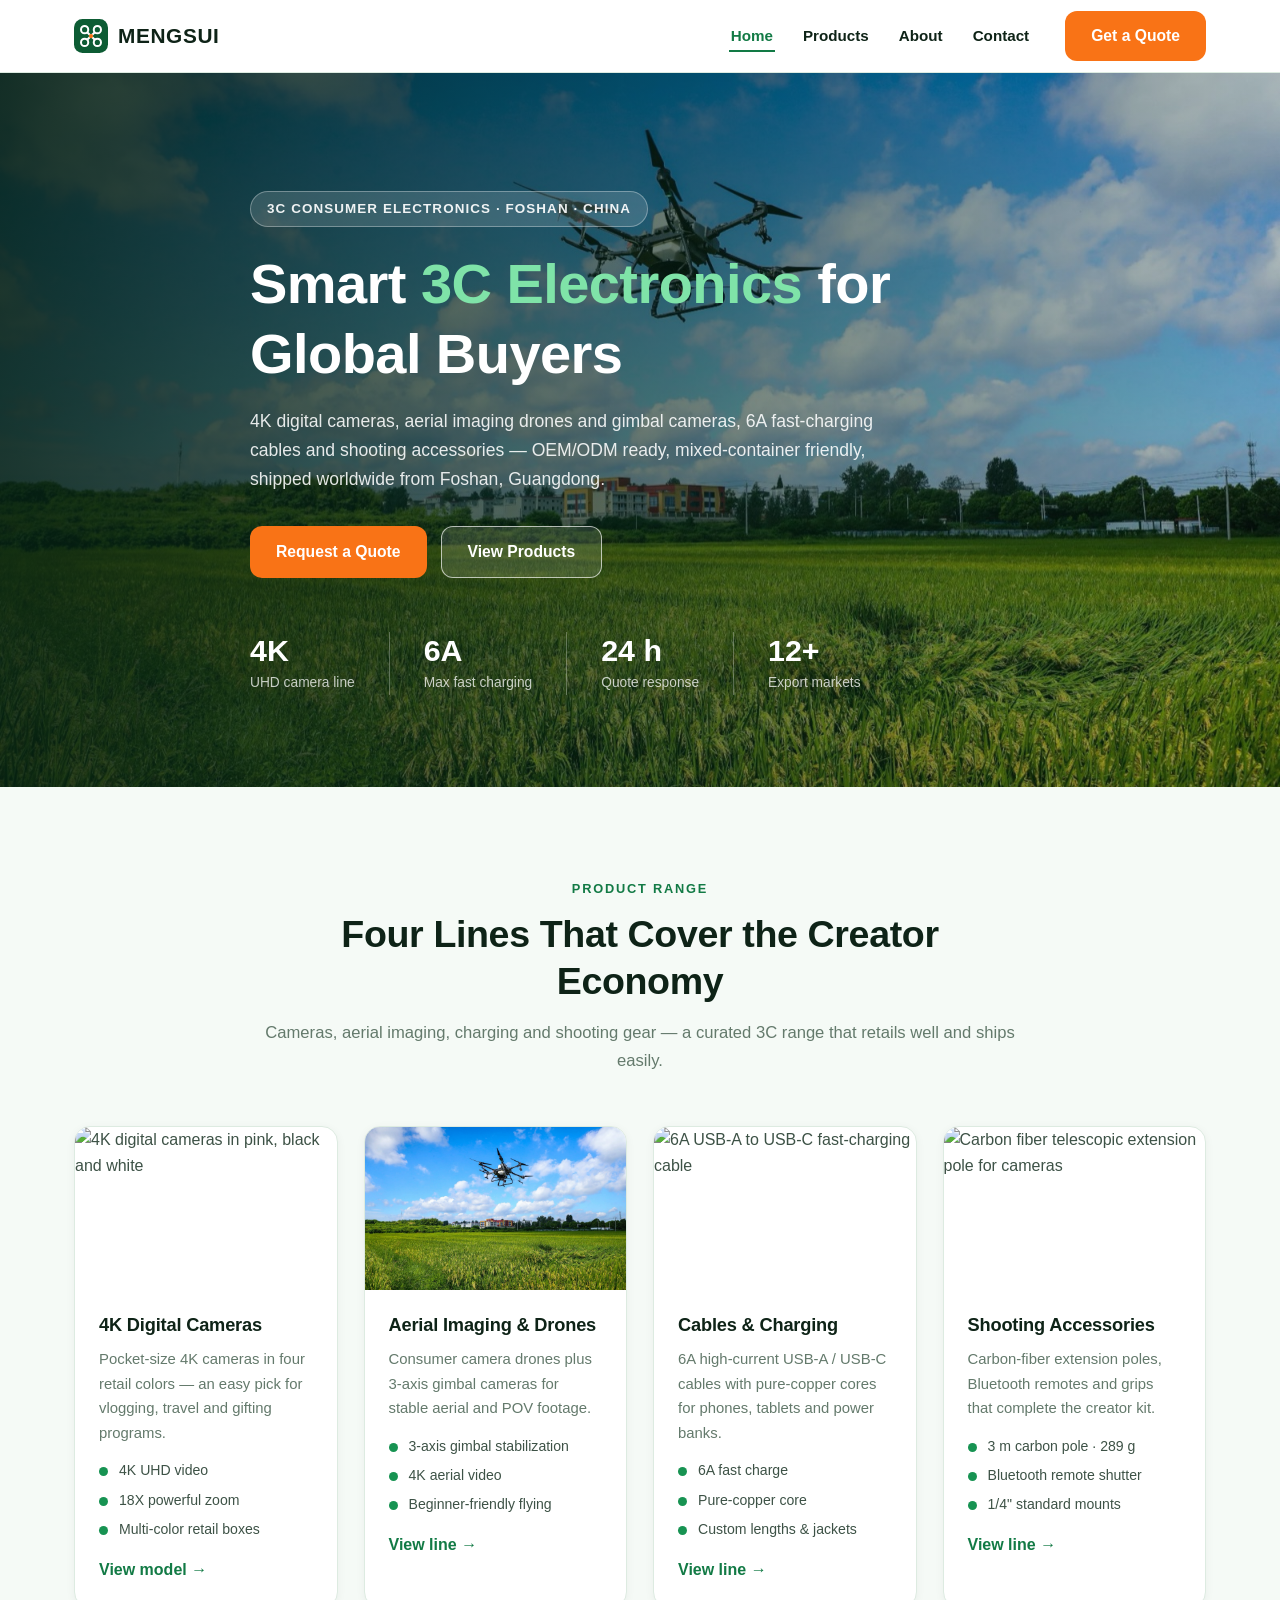
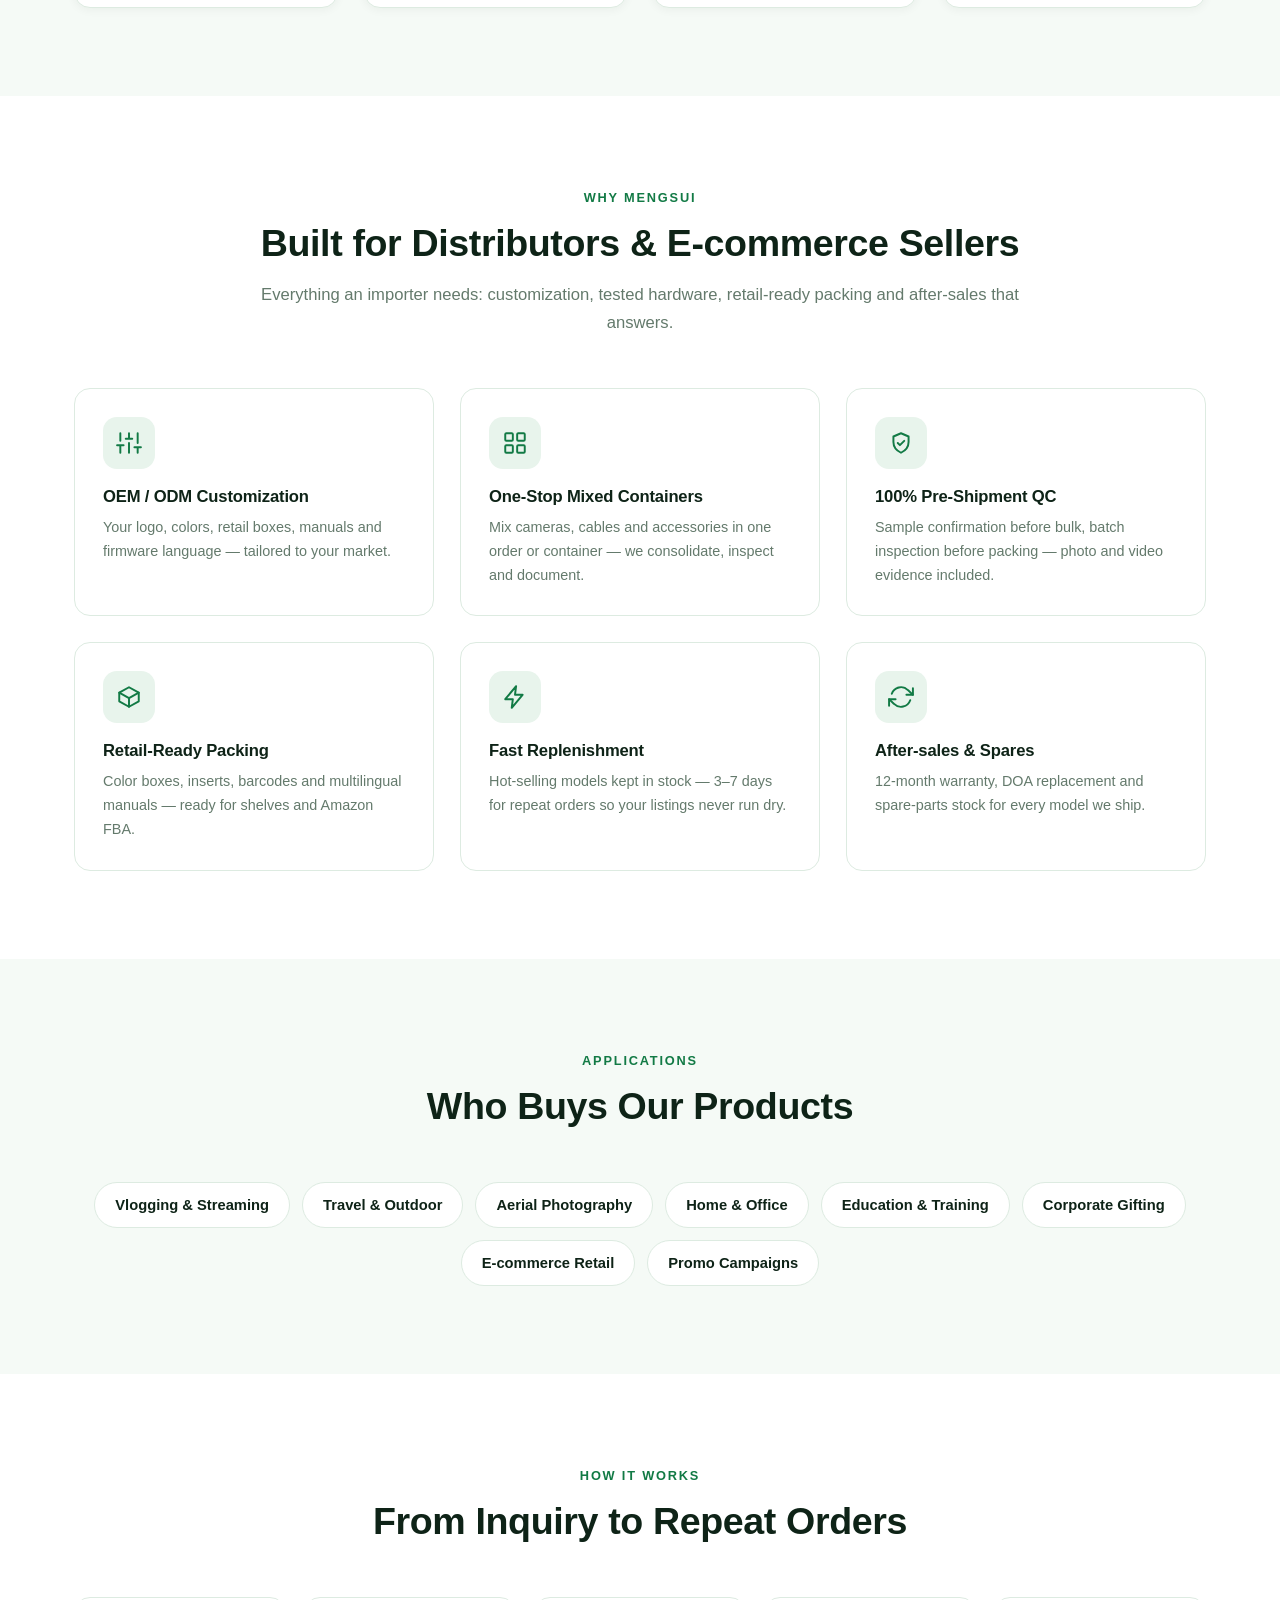
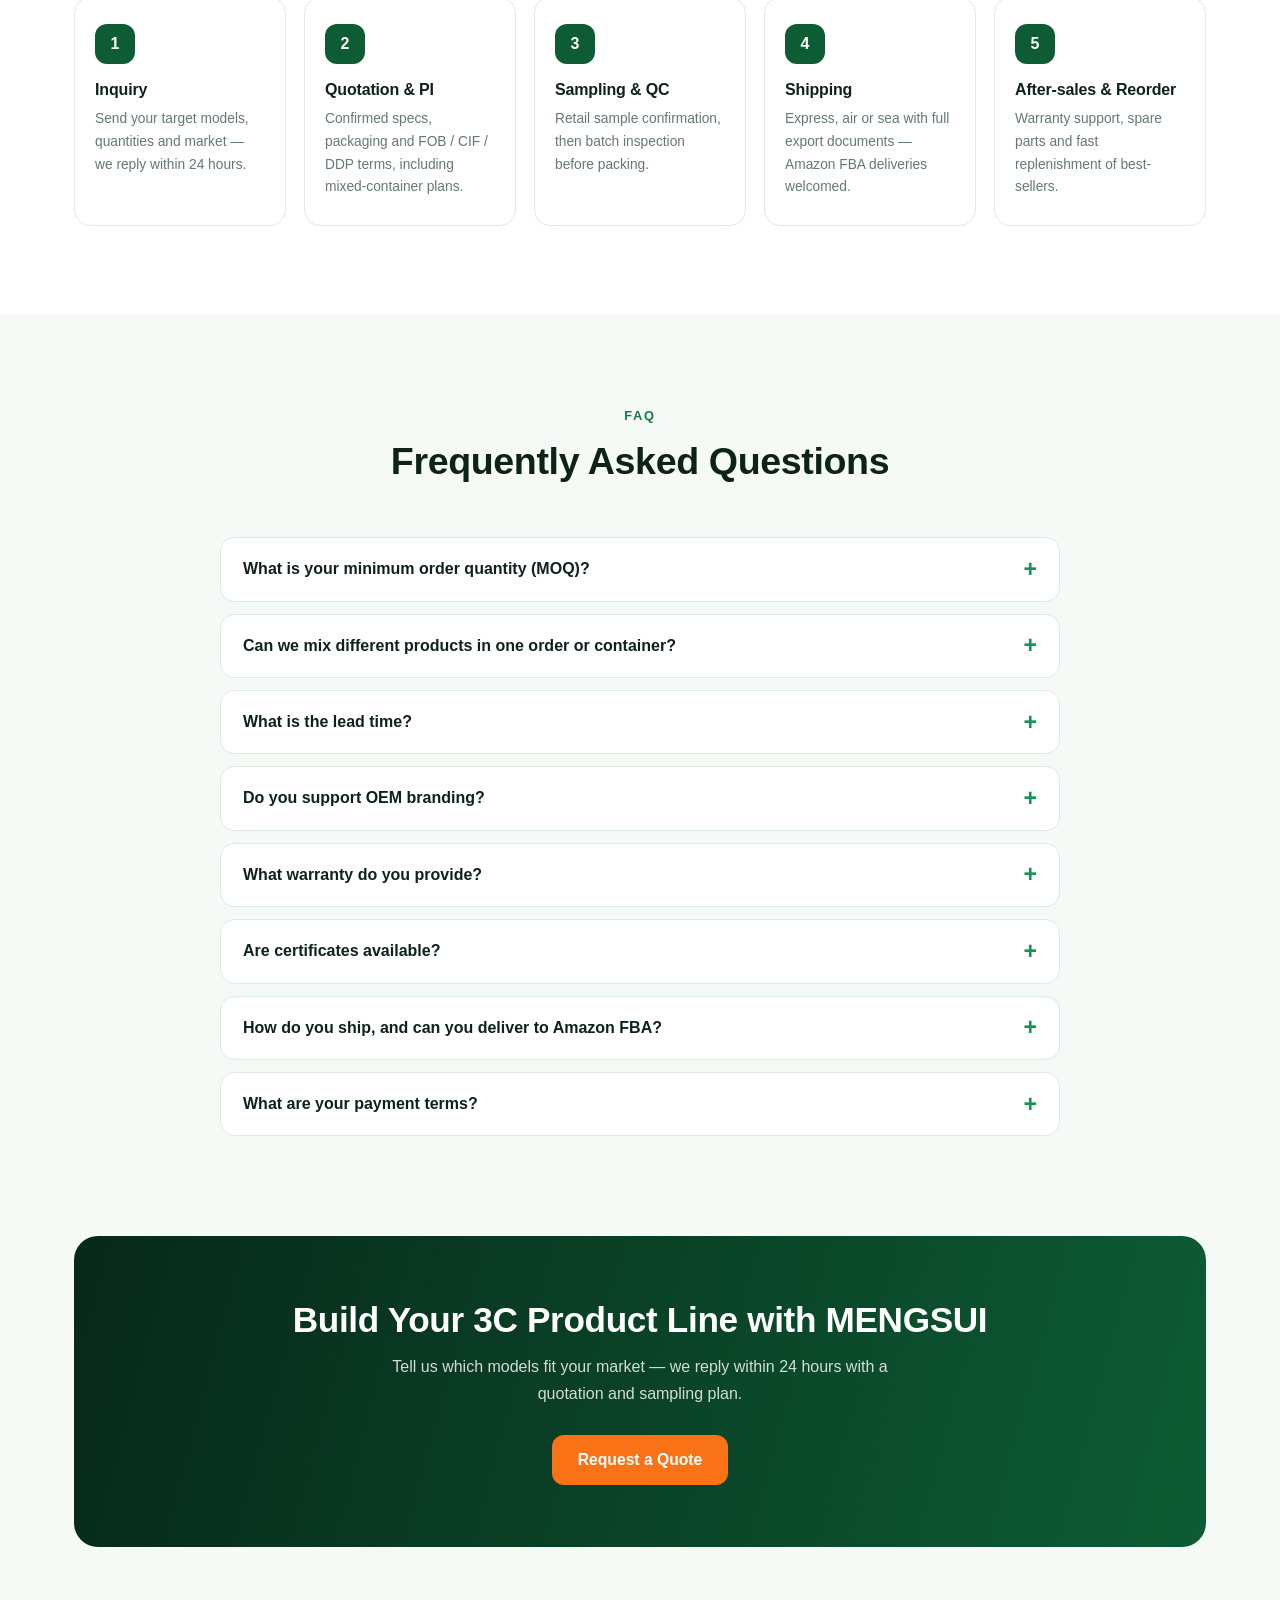
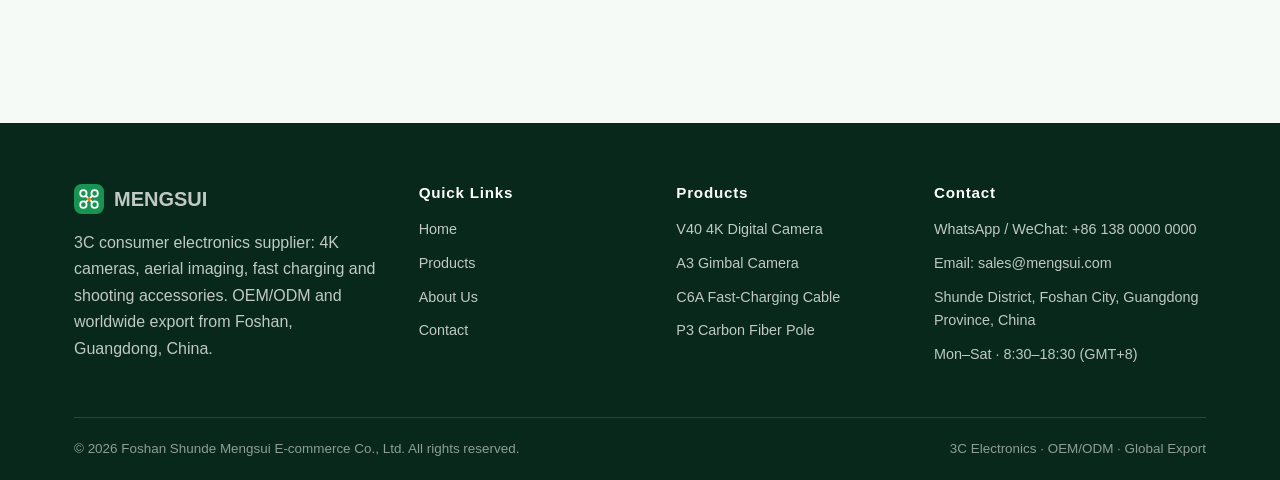
==== commit afc8bfc3: "Add index.html" ====
--- a/index.html
+++ b/index.html
@@ -3,8 +3,8 @@
 <head>
 <meta charset="UTF-8">
 <meta name="viewport" content="width=device-width, initial-scale=1.0">
-<title>Agricultural Plant Protection Drones | Crop Spraying UAV Supplier — MENGSUI</title>
-<meta name="description" content="MENGSUI supplies crop spraying and granular spreading agricultural drones from 16L to 50L with RTK precision, radar terrain following and OEM/ODM support. Factory-direct export from Foshan, China.">
+<title>MENGSUI | 3C Consumer Electronics Supplier — 4K Cameras, Aerial Imaging, Charging &amp; Accessories</title>
+<meta name="description" content="MENGSUI (Foshan Shunde Mengsui E-commerce Co., Ltd.) exports 3C consumer electronics: 4K digital cameras, aerial imaging drones &amp; gimbal cameras, 6A fast-charging cables and shooting accessories. OEM/ODM, mixed containers, worldwide shipping.">
 <link rel="icon" href="data:image/svg+xml,%3Csvg xmlns='http://www.w3.org/2000/svg' viewBox='0 0 32 32'%3E%3Crect width='32' height='32' rx='8' fill='%230d5c34'/%3E%3Cg stroke='%23ffffff' stroke-width='1.9' fill='none'%3E%3Ccircle cx='10' cy='10' r='3.4'/%3E%3Ccircle cx='22' cy='10' r='3.4'/%3E%3Ccircle cx='10' cy='22' r='3.4'/%3E%3Ccircle cx='22' cy='22' r='3.4'/%3E%3Cpath d='M12.4 12.4l7.2 7.2M19.6 12.4l-7.2 7.2'/%3E%3C/g%3E%3Ccircle cx='16' cy='16' r='2' fill='%23f97316'/%3E%3C/svg%3E">
 <link rel="stylesheet" href="css/style.css">
 </head>
@@ -31,20 +31,20 @@
 
 <!-- Hero -->
 <section class="hero">
-  <div class="hero-bg" style="background-image:url('images/drone-1.jpg')"></div>
+  <div class="hero-bg" style="background-image:url('images/drone-2.jpg')"></div>
   <div class="container hero-inner">
-    <span class="hero-kicker">Agricultural UAV Supplier · Foshan · China</span>
-    <h1>Precision <em>Plant Protection</em> Drones for Modern Farming</h1>
-    <p>MENGSUI supplies crop spraying and granular spreading UAVs from 16&nbsp;L to 50&nbsp;L — RTK accuracy, radar terrain following and full OEM/ODM support for distributors, agri-service fleets and large farms in 12+ markets.</p>
+    <span class="hero-kicker">3C Consumer Electronics · Foshan · China</span>
+    <h1>Smart <em>3C Electronics</em> for Global Buyers</h1>
+    <p>4K digital cameras, aerial imaging drones and gimbal cameras, 6A fast-charging cables and shooting accessories — OEM/ODM ready, mixed-container friendly, shipped worldwide from Foshan, Guangdong.</p>
     <div class="hero-actions">
       <a class="btn btn-cta" href="contact.html">Request a Quote</a>
       <a class="btn btn-ghost" href="products.html">View Products</a>
     </div>
     <div class="hero-stats">
-      <div class="stat"><strong>50 L</strong><span>Max tank capacity</span></div>
-      <div class="stat"><strong>±2 cm</strong><span>RTK positioning</span></div>
-      <div class="stat"><strong>16 ha/h</strong><span>Max working efficiency</span></div>
+      <div class="stat"><strong>4K</strong><span>UHD camera line</span></div>
+      <div class="stat"><strong>6A</strong><span>Max fast charging</span></div>
       <div class="stat"><strong>24 h</strong><span>Quote response</span></div>
+      <div class="stat"><strong>12+</strong><span>Export markets</span></div>
     </div>
   </div>
 </section>
@@ -54,60 +54,60 @@
   <div class="container">
     <div class="section-head center reveal">
       <span class="kicker">Product Range</span>
-      <h2>One Platform, Every Crop Protection Task</h2>
-      <p>From compact quadcopters for small plots to heavy-lift hexacopters for fleet operations — plus granular spreading for seeds and fertilizer.</p>
+      <h2>Four Lines That Cover the Creator Economy</h2>
+      <p>Cameras, aerial imaging, charging and shooting gear — a curated 3C range that retails well and ships easily.</p>
     </div>
     <div class="grid grid-4">
       <article class="card reveal">
-        <div class="card-media"><img src="images/drone-3.jpg" alt="Agricultural drone spraying a rice paddy"></div>
+        <div class="card-media"><img src="images/cam-trio.jpg" alt="4K digital cameras in pink, black and white"></div>
         <div class="card-body">
-          <h3>Crop Spraying Drones</h3>
-          <p>Liquid spraying platforms with A-to-B routes, RTK waypoints and full-terrain radar following.</p>
+          <h3>4K Digital Cameras</h3>
+          <p>Pocket-size 4K cameras in four retail colors — an easy pick for vlogging, travel and gifting programs.</p>
           <ul class="mini-specs">
-            <li>16–50 L tank options</li>
-            <li>6–11 m spray width</li>
-            <li>4–10 L/min flow rate</li>
+            <li>4K UHD video</li>
+            <li>18X powerful zoom</li>
+            <li>Multi-color retail boxes</li>
           </ul>
-          <a class="text-link" href="products.html#m50">View models →</a>
+          <a class="text-link" href="products.html#camera">View model →</a>
         </div>
       </article>
       <article class="card reveal">
-        <div class="card-media"><img src="images/drone-4.jpg" alt="Heavy-lift hexacopter spraying drones flying over crop rows"></div>
+        <div class="card-media"><img src="images/drone-2.jpg" alt="Consumer camera drone flying in a blue sky"></div>
         <div class="card-body">
-          <h3>Heavy-Lift Hexacopters</h3>
-          <p>Six-rotor platforms engineered for large fields and continuous day-after-day fleet work.</p>
+          <h3>Aerial Imaging &amp; Drones</h3>
+          <p>Consumer camera drones plus 3-axis gimbal cameras for stable aerial and POV footage.</p>
           <ul class="mini-specs">
-            <li>30–50 L payload</li>
-            <li>Dual smart batteries</li>
-            <li>Dust-proof &amp; rain-resistant</li>
+            <li>3-axis gimbal stabilization</li>
+            <li>4K aerial video</li>
+            <li>Beginner-friendly flying</li>
           </ul>
-          <a class="text-link" href="products.html#m50">View models →</a>
+          <a class="text-link" href="products.html#aerial">View line →</a>
         </div>
       </article>
       <article class="card reveal">
-        <div class="card-media"><img src="images/drone-5.jpg" alt="Compact quadcopter spraying drone over a green field"></div>
+        <div class="card-media"><img src="images/cable-6a.jpg" alt="6A USB-A to USB-C fast-charging cable"></div>
         <div class="card-body">
-          <h3>Compact Quad Sprayers</h3>
-          <p>Foldable four-rotor sprayers for small and mid-size plots, terraced fields and hilly terrain.</p>
+          <h3>Cables &amp; Charging</h3>
+          <p>6A high-current USB-A / USB-C cables with pure-copper cores for phones, tablets and power banks.</p>
           <ul class="mini-specs">
-            <li>16 L tank</li>
-            <li>Foldable arms</li>
-            <li>Single-person setup</li>
+            <li>6A fast charge</li>
+            <li>Pure-copper core</li>
+            <li>Custom lengths &amp; jackets</li>
           </ul>
-          <a class="text-link" href="products.html#s16">View model →</a>
+          <a class="text-link" href="products.html#cables">View line →</a>
         </div>
       </article>
       <article class="card reveal">
-        <div class="card-media"><img src="images/drone-6.jpg" alt="Drone treating a field at sunset with farm operators nearby"></div>
+        <div class="card-media"><img src="images/pole-carbon.jpg" alt="Carbon fiber telescopic extension pole for cameras"></div>
         <div class="card-body">
-          <h3>Spreading &amp; Field Support</h3>
-          <p>Granular spreading systems for seeds and fertilizer, plus operator training and lifetime support.</p>
+          <h3>Shooting Accessories</h3>
+          <p>Carbon-fiber extension poles, Bluetooth remotes and grips that complete the creator kit.</p>
           <ul class="mini-specs">
-            <li>35 L hopper</li>
-            <li>6–8 m spread width</li>
-            <li>English training included</li>
+            <li>3 m carbon pole · 289 g</li>
+            <li>Bluetooth remote shutter</li>
+            <li>1/4" standard mounts</li>
           </ul>
-          <a class="text-link" href="products.html#sp35">View system →</a>
+          <a class="text-link" href="products.html#accessories">View line →</a>
         </div>
       </article>
     </div>
@@ -119,39 +119,39 @@
   <div class="container">
     <div class="section-head center reveal">
       <span class="kicker">Why MENGSUI</span>
-      <h2>Built for Distributors &amp; Agri-Service Fleets</h2>
-      <p>Everything an importer needs: customization, tested hardware, export-grade packing and after-sales that answers.</p>
+      <h2>Built for Distributors &amp; E-commerce Sellers</h2>
+      <p>Everything an importer needs: customization, tested hardware, retail-ready packing and after-sales that answers.</p>
     </div>
     <div class="grid grid-3">
       <div class="icon-card reveal">
         <div class="icon"><svg viewBox="0 0 24 24" fill="none" stroke="currentColor" stroke-width="1.8" stroke-linecap="round" stroke-linejoin="round"><path d="M4 21v-7M4 10V3M12 21v-9M12 8V3M20 21v-5M20 12V3M1 14h6M9 8h6M17 16h6"/></svg></div>
         <h3>OEM / ODM Customization</h3>
-        <p>Your logo, tank size, ground-station language and packaging — tailored to your market requirements.</p>
-      </div>
-      <div class="icon-card reveal">
-        <div class="icon"><svg viewBox="0 0 24 24" fill="none" stroke="currentColor" stroke-width="1.8" stroke-linecap="round" stroke-linejoin="round"><path d="M20.6 13.4l-7.2 7.2a2 2 0 0 1-2.8 0L3 13V5a2 2 0 0 1 2-2h8l7.6 7.6a2 2 0 0 1 0 2.8z"/><circle cx="7.5" cy="7.5" r="1.5"/></svg></div>
-        <h3>Factory-Direct Pricing</h3>
-        <p>Direct from the Pearl River Delta UAV supply chain — no middlemen margin on your fleet budget.</p>
+        <p>Your logo, colors, retail boxes, manuals and firmware language — tailored to your market.</p>
+      </div>
+      <div class="icon-card reveal">
+        <div class="icon"><svg viewBox="0 0 24 24" fill="none" stroke="currentColor" stroke-width="1.8" stroke-linecap="round" stroke-linejoin="round"><rect x="3" y="3" width="7" height="7" rx="1"/><rect x="14" y="3" width="7" height="7" rx="1"/><rect x="14" y="14" width="7" height="7" rx="1"/><rect x="3" y="14" width="7" height="7" rx="1"/></svg></div>
+        <h3>One-Stop Mixed Containers</h3>
+        <p>Mix cameras, cables and accessories in one order or container — we consolidate, inspect and document.</p>
       </div>
       <div class="icon-card reveal">
         <div class="icon"><svg viewBox="0 0 24 24" fill="none" stroke="currentColor" stroke-width="1.8" stroke-linecap="round" stroke-linejoin="round"><path d="M12 3l7 3v5c0 4.5-3 8-7 10-4-2-7-5.5-7-10V6z"/><path d="M9 12l2 2 4-4"/></svg></div>
-        <h3>100% Flight-Tested QC</h3>
-        <p>Every unit is calibrated and flight-tested before packing — inspection video provided with each order.</p>
+        <h3>100% Pre-Shipment QC</h3>
+        <p>Sample confirmation before bulk, batch inspection before packing — photo and video evidence included.</p>
       </div>
       <div class="icon-card reveal">
         <div class="icon"><svg viewBox="0 0 24 24" fill="none" stroke="currentColor" stroke-width="1.8" stroke-linecap="round" stroke-linejoin="round"><path d="M21 8l-9-5-9 5v8l9 5 9-5z"/><path d="M3 8l9 5 9-5M12 13v8"/></svg></div>
-        <h3>Export-Grade Packing</h3>
-        <p>Custom flight cases with foam inserts, ready for air, sea and express shipping worldwide.</p>
-      </div>
-      <div class="icon-card reveal">
-        <div class="icon"><svg viewBox="0 0 24 24" fill="none" stroke="currentColor" stroke-width="1.8" stroke-linecap="round" stroke-linejoin="round"><path d="M4 19.5A2.5 2.5 0 0 1 6.5 17H20V4H6.5A2.5 2.5 0 0 0 4 6.5z"/><path d="M4 19.5A2.5 2.5 0 0 0 6.5 22H20v-5"/></svg></div>
-        <h3>Training &amp; Documentation</h3>
-        <p>English manuals, tutorial videos and live remote training sessions for your operators.</p>
+        <h3>Retail-Ready Packing</h3>
+        <p>Color boxes, inserts, barcodes and multilingual manuals — ready for shelves and Amazon FBA.</p>
+      </div>
+      <div class="icon-card reveal">
+        <div class="icon"><svg viewBox="0 0 24 24" fill="none" stroke="currentColor" stroke-width="1.8" stroke-linecap="round" stroke-linejoin="round"><path d="M13 2L3 14h7l-1 8 10-12h-7z"/></svg></div>
+        <h3>Fast Replenishment</h3>
+        <p>Hot-selling models kept in stock — 3–7 days for repeat orders so your listings never run dry.</p>
       </div>
       <div class="icon-card reveal">
         <div class="icon"><svg viewBox="0 0 24 24" fill="none" stroke="currentColor" stroke-width="1.8" stroke-linecap="round" stroke-linejoin="round"><path d="M23 4v6h-6M1 20v-6h6"/><path d="M3.5 9a9 9 0 0 1 14.9-3.4L23 10M1 14l4.6 4.4A9 9 0 0 0 20.5 15"/></svg></div>
-        <h3>Spare Parts &amp; Support</h3>
-        <p>Full spare-parts stock, 12-month warranty and lifetime remote technical support.</p>
+        <h3>After-sales &amp; Spares</h3>
+        <p>12-month warranty, DOA replacement and spare-parts stock for every model we ship.</p>
       </div>
     </div>
   </div>
@@ -162,17 +162,17 @@
   <div class="container">
     <div class="section-head center reveal">
       <span class="kicker">Applications</span>
-      <h2>Crops &amp; Scenarios We Cover</h2>
+      <h2>Who Buys Our Products</h2>
     </div>
     <div class="chips reveal">
-      <span class="chip"><svg viewBox="0 0 24 24" fill="none" stroke="currentColor" stroke-width="1.8" stroke-linecap="round" stroke-linejoin="round"><path d="M12 22v-8"/><path d="M12 14c0-3-2-6-6-6 0 4 2 6 6 6z"/><path d="M12 14c0-4 2.5-7 7-7 0 5-3 7-7 7z"/></svg>Rice Paddies</span>
-      <span class="chip"><svg viewBox="0 0 24 24" fill="none" stroke="currentColor" stroke-width="1.8" stroke-linecap="round" stroke-linejoin="round"><path d="M12 22v-8"/><path d="M12 14c0-3-2-6-6-6 0 4 2 6 6 6z"/><path d="M12 14c0-4 2.5-7 7-7 0 5-3 7-7 7z"/></svg>Wheat &amp; Cereals</span>
-      <span class="chip"><svg viewBox="0 0 24 24" fill="none" stroke="currentColor" stroke-width="1.8" stroke-linecap="round" stroke-linejoin="round"><path d="M12 22v-8"/><path d="M12 14c0-3-2-6-6-6 0 4 2 6 6 6z"/><path d="M12 14c0-4 2.5-7 7-7 0 5-3 7-7 7z"/></svg>Cotton</span>
-      <span class="chip"><svg viewBox="0 0 24 24" fill="none" stroke="currentColor" stroke-width="1.8" stroke-linecap="round" stroke-linejoin="round"><path d="M12 22v-8"/><path d="M12 14c0-3-2-6-6-6 0 4 2 6 6 6z"/><path d="M12 14c0-4 2.5-7 7-7 0 5-3 7-7 7z"/></svg>Maize</span>
-      <span class="chip"><svg viewBox="0 0 24 24" fill="none" stroke="currentColor" stroke-width="1.8" stroke-linecap="round" stroke-linejoin="round"><path d="M12 22v-8"/><path d="M12 14c0-3-2-6-6-6 0 4 2 6 6 6z"/><path d="M12 14c0-4 2.5-7 7-7 0 5-3 7-7 7z"/></svg>Orchards &amp; Tea</span>
-      <span class="chip"><svg viewBox="0 0 24 24" fill="none" stroke="currentColor" stroke-width="1.8" stroke-linecap="round" stroke-linejoin="round"><path d="M12 22v-8"/><path d="M12 14c0-3-2-6-6-6 0 4 2 6 6 6z"/><path d="M12 14c0-4 2.5-7 7-7 0 5-3 7-7 7z"/></svg>Vegetables &amp; Plantations</span>
-      <span class="chip"><svg viewBox="0 0 24 24" fill="none" stroke="currentColor" stroke-width="1.8" stroke-linecap="round" stroke-linejoin="round"><path d="M12 22v-8"/><path d="M12 14c0-3-2-6-6-6 0 4 2 6 6 6z"/><path d="M12 14c0-4 2.5-7 7-7 0 5-3 7-7 7z"/></svg>Forestry Pest Control</span>
-      <span class="chip"><svg viewBox="0 0 24 24" fill="none" stroke="currentColor" stroke-width="1.8" stroke-linecap="round" stroke-linejoin="round"><path d="M12 22v-8"/><path d="M12 14c0-3-2-6-6-6 0 4 2 6 6 6z"/><path d="M12 14c0-4 2.5-7 7-7 0 5-3 7-7 7z"/></svg>Grassland &amp; Ranch</span>
+      <span class="chip">Vlogging &amp; Streaming</span>
+      <span class="chip">Travel &amp; Outdoor</span>
+      <span class="chip">Aerial Photography</span>
+      <span class="chip">Home &amp; Office</span>
+      <span class="chip">Education &amp; Training</span>
+      <span class="chip">Corporate Gifting</span>
+      <span class="chip">E-commerce Retail</span>
+      <span class="chip">Promo Campaigns</span>
     </div>
   </div>
 </section>
@@ -182,33 +182,33 @@
   <div class="container">
     <div class="section-head center reveal">
       <span class="kicker">How It Works</span>
-      <h2>From Inquiry to First Flight</h2>
+      <h2>From Inquiry to Repeat Orders</h2>
     </div>
     <div class="steps">
       <div class="step reveal">
         <div class="step-num">1</div>
         <h3>Inquiry</h3>
-        <p>Send your market, crops and fleet plan — we reply within 24 hours.</p>
+        <p>Send your target models, quantities and market — we reply within 24 hours.</p>
       </div>
       <div class="step reveal">
         <div class="step-num">2</div>
         <h3>Quotation &amp; PI</h3>
-        <p>Confirmed configuration, price and shipping terms (FOB / CIF / DDP).</p>
+        <p>Confirmed specs, packaging and FOB / CIF / DDP terms, including mixed-container plans.</p>
       </div>
       <div class="step reveal">
         <div class="step-num">3</div>
-        <h3>Production &amp; Testing</h3>
-        <p>Batch assembly, calibration and 100% flight testing before packing.</p>
+        <h3>Sampling &amp; QC</h3>
+        <p>Retail sample confirmation, then batch inspection before packing.</p>
       </div>
       <div class="step reveal">
         <div class="step-num">4</div>
         <h3>Shipping</h3>
-        <p>Flight-case packing; air, sea or express with full export documents.</p>
+        <p>Express, air or sea with full export documents — Amazon FBA deliveries welcomed.</p>
       </div>
       <div class="step reveal">
         <div class="step-num">5</div>
-        <h3>Training &amp; After-sales</h3>
-        <p>Remote operator training, spare parts and lifetime technical support.</p>
+        <h3>After-sales &amp; Reorder</h3>
+        <p>Warranty support, spare parts and fast replenishment of best-sellers.</p>
       </div>
     </div>
   </div>
@@ -224,35 +224,35 @@
     <div class="faq reveal">
       <details>
         <summary>What is your minimum order quantity (MOQ)?</summary>
-        <div class="faq-a">Trial orders of 1 unit are welcome so you can test performance in your fields. Tiered distributor pricing starts from 5 units, and container-load programs include marketing support.</div>
+        <div class="faq-a">We keep MOQ flexible: trial orders from 20–100 pieces per model depending on the product line, and mixed orders across models are always welcome — small starts are how most of our partners begin.</div>
+      </details>
+      <details>
+        <summary>Can we mix different products in one order or container?</summary>
+        <div class="faq-a">Yes — mixed containers are our specialty. Cameras, cables, drones and accessories can be combined in one shipment; we handle consolidation, labeling and a single set of export documents.</div>
       </details>
       <details>
         <summary>What is the lead time?</summary>
-        <div class="faq-a">Standard configurations ship in 7–15 working days after payment. OEM/ODM orders with custom branding typically need 20–30 days depending on quantity.</div>
-      </details>
-      <details>
-        <summary>What warranty and after-sales support do you provide?</summary>
-        <div class="faq-a">Core components carry a 12-month warranty. We stock spare parts for every model we ship and provide lifetime remote technical support via WhatsApp, email and video call.</div>
-      </details>
-      <details>
-        <summary>Do you provide operator training?</summary>
-        <div class="faq-a">Yes — every order includes English manuals, operation and maintenance videos, plus live remote training sessions. On-site training at your location is available for fleet projects.</div>
-      </details>
-      <details>
-        <summary>How are the drones packed and shipped?</summary>
-        <div class="faq-a">Drones travel in custom flight cases with foam inserts. We ship by express, air or sea freight under FOB, CIF or DDP terms, with complete export documentation.</div>
+        <div class="faq-a">In-stock models ship in 3–7 working days. OEM/ODM orders with custom branding or packaging typically need 15–25 days depending on quantity.</div>
+      </details>
+      <details>
+        <summary>Do you support OEM branding?</summary>
+        <div class="faq-a">Yes. We customize logo printing, housing colors, retail boxes, manuals and firmware language. Low MOQ applies to first OEM orders.</div>
+      </details>
+      <details>
+        <summary>What warranty do you provide?</summary>
+        <div class="faq-a">All products carry a 12-month warranty. Dead-on-arrival units are replaced free of charge in your next order, and spare parts are stocked for every model we ship.</div>
+      </details>
+      <details>
+        <summary>Are certificates available?</summary>
+        <div class="faq-a">CE / FCC / RoHS documentation is available for most models — ask our team for the certificate package of the exact items you plan to import.</div>
+      </details>
+      <details>
+        <summary>How do you ship, and can you deliver to Amazon FBA?</summary>
+        <div class="faq-a">We ship by express, air and sea under FOB, CIF or DDP terms, and we are experienced with Amazon FBA deliveries including carton labeling and appointment handling.</div>
       </details>
       <details>
         <summary>What are your payment terms?</summary>
-        <div class="faq-a">T/T with 30% deposit and balance before shipment is standard. L/C is available for established partners, and other terms can be discussed for long-term cooperation.</div>
-      </details>
-      <details>
-        <summary>Can we sell under our own brand?</summary>
-        <div class="faq-a">Yes. OEM services cover logo, color scheme, packaging, ground-station language and even firmware customization, with low MOQ for first orders.</div>
-      </details>
-      <details>
-        <summary>Which crops and scenarios are your drones suitable for?</summary>
-        <div class="faq-a">Our spraying and spreading platforms serve rice paddies, wheat, cotton, maize, orchards, tea plantations, vegetables, forestry and ranchland — most field crops between 0.5 and 1,000+ hectares.</div>
+        <div class="faq-a">T/T with 30% deposit and balance against shipping documents is standard. L/C is available for established partners, and other terms can be discussed for long-term cooperation.</div>
       </details>
     </div>
   </div>
@@ -262,8 +262,8 @@
 <section class="section" style="padding-top:0">
   <div class="container">
     <div class="cta-band reveal">
-      <h2>Get a Factory-Direct Quotation for Your Drone Fleet</h2>
-      <p>Tell us your crops, acreage and market — our team replies within 24 hours with configuration, pricing and shipping options.</p>
+      <h2>Build Your 3C Product Line with MENGSUI</h2>
+      <p>Tell us which models fit your market — we reply within 24 hours with a quotation and sampling plan.</p>
       <a class="btn btn-cta" href="contact.html">Request a Quote</a>
     </div>
   </div>
@@ -277,7 +277,7 @@
           <svg viewBox="0 0 32 32" fill="none" xmlns="http://www.w3.org/2000/svg" aria-hidden="true"><rect width="32" height="32" rx="8" fill="#179352"/><g stroke="#ffffff" stroke-width="1.9" fill="none"><circle cx="10" cy="10" r="3.4"/><circle cx="22" cy="10" r="3.4"/><circle cx="10" cy="22" r="3.4"/><circle cx="22" cy="22" r="3.4"/><path d="M12.4 12.4l7.2 7.2M19.6 12.4l-7.2 7.2"/></g><circle cx="16" cy="16" r="2" fill="#f97316"/></svg>
           MENGSUI
         </a>
-        <p>Agricultural plant protection drones for professional crop spraying and granular spreading. OEM/ODM and worldwide export from Foshan, Guangdong, China.</p>
+        <p>3C consumer electronics supplier: 4K cameras, aerial imaging, fast charging and shooting accessories. OEM/ODM and worldwide export from Foshan, Guangdong, China.</p>
       </div>
       <div>
         <h4>Quick Links</h4>
@@ -291,17 +291,17 @@
       <div>
         <h4>Products</h4>
         <ul>
-          <li><a href="products.html#m50">M50 PRO Spraying Drone</a></li>
-          <li><a href="products.html#m30">M30 Spraying Drone</a></li>
-          <li><a href="products.html#s16">S16 Compact Sprayer</a></li>
-          <li><a href="products.html#sp35">SP35 Spreading System</a></li>
+          <li><a href="products.html#camera">V40 4K Digital Camera</a></li>
+          <li><a href="products.html#aerial">A3 Gimbal Camera</a></li>
+          <li><a href="products.html#cables">C6A Fast-Charging Cable</a></li>
+          <li><a href="products.html#accessories">P3 Carbon Fiber Pole</a></li>
         </ul>
       </div>
       <div>
         <h4>Contact</h4>
         <ul>
           <li>WhatsApp / WeChat: +86 138 0000 0000</li>
-          <li>Email: <a href="mailto:sales@mengsuidrone.com">sales@mengsuidrone.com</a></li>
+          <li>Email: <a href="mailto:sales@mengsui.com">sales@mengsui.com</a></li>
           <li>Shunde District, Foshan City, Guangdong Province, China</li>
           <li>Mon–Sat · 8:30–18:30 (GMT+8)</li>
         </ul>
@@ -309,7 +309,7 @@
     </div>
     <div class="footer-bottom">
       <span>© <span id="year">2026</span> Foshan Shunde Mengsui E-commerce Co., Ltd. All rights reserved.</span>
-      <span>Agricultural UAV · Plant Protection · OEM/ODM</span>
+      <span>3C Electronics · OEM/ODM · Global Export</span>
     </div>
   </div>
 </footer>
--- a/css/style.css
+++ b/css/style.css
@@ -0,0 +1,327 @@
+/* ============================================================
+   MENGSUI — Agricultural Plant Protection Drones
+   Light agri-tech theme · system font stack (no Google Fonts)
+   ============================================================ */
+*, *::before, *::after { box-sizing: border-box; margin: 0; padding: 0; }
+
+:root {
+  --ink: #0e2317;
+  --body-c: #3d5246;
+  --muted: #647a6c;
+  --bg: #f5faf6;
+  --card: #ffffff;
+  --line: #ddebe1;
+  --soft: #e8f4ec;
+  --g9: #07281a;
+  --g7: #0d5c34;
+  --g6: #127a45;
+  --g5: #179352;
+  --accent-l: #7fe3a8;
+  --orange: #f97316;
+  --orange-d: #e05e0a;
+  --radius: 16px;
+  --shadow: 0 10px 30px rgba(7, 40, 26, .10);
+}
+
+html { scroll-behavior: smooth; }
+
+body {
+  font-family: -apple-system, BlinkMacSystemFont, "Segoe UI", Roboto, "Helvetica Neue", Arial, "PingFang SC", "Microsoft YaHei", sans-serif;
+  color: var(--body-c);
+  background: var(--bg);
+  line-height: 1.65;
+  font-size: 16px;
+  -webkit-font-smoothing: antialiased;
+}
+
+img { max-width: 100%; display: block; }
+a { color: var(--g6); text-decoration: none; }
+h1, h2, h3, h4 { color: var(--ink); line-height: 1.25; font-weight: 800; letter-spacing: -.01em; }
+ul { list-style: none; }
+
+.container { max-width: 1180px; margin: 0 auto; padding: 0 24px; }
+
+/* ---------- Buttons ---------- */
+.btn {
+  display: inline-flex; align-items: center; gap: 8px;
+  padding: 12px 26px; border-radius: 12px;
+  font-weight: 700; font-size: .98rem;
+  border: 0; cursor: pointer; transition: all .25s;
+}
+.btn-cta { background: var(--orange); color: #fff; }
+.btn-cta:hover { background: var(--orange-d); transform: translateY(-2px); }
+.btn-primary { background: var(--g7); color: #fff; }
+.btn-primary:hover { background: var(--g9); transform: translateY(-2px); }
+.btn-ghost { background: rgba(255,255,255,.12); color: #fff; border: 1.5px solid rgba(255,255,255,.65); }
+.btn-ghost:hover { background: rgba(255,255,255,.24); }
+
+/* ---------- Header / Nav ---------- */
+.site-header {
+  position: sticky; top: 0; z-index: 100;
+  background: rgba(255,255,255,.94);
+  backdrop-filter: blur(10px);
+  border-bottom: 1px solid var(--line);
+  transition: box-shadow .3s;
+}
+.site-header.scrolled { box-shadow: 0 6px 24px rgba(7,40,26,.08); }
+.nav { display: flex; align-items: center; gap: 28px; height: 72px; position: relative; }
+.brand { display: flex; align-items: center; gap: 10px; font-weight: 900; font-size: 1.3rem; color: var(--ink); letter-spacing: .03em; }
+.brand svg { width: 34px; height: 34px; }
+.nav-links { display: flex; gap: 26px; margin-left: auto; }
+.nav-links a { color: var(--ink); font-weight: 600; font-size: .95rem; padding: 6px 2px; border-bottom: 2px solid transparent; }
+.nav-links a:hover, .nav-links a.active { color: var(--g6); border-color: var(--g6); }
+.nav-cta { margin-left: 6px; }
+.nav-toggle {
+  display: none; flex-direction: column; gap: 5px;
+  background: none; border: 0; cursor: pointer; padding: 8px; margin-left: auto;
+}
+.nav-toggle span { width: 24px; height: 2.5px; background: var(--ink); border-radius: 2px; }
+
+/* ---------- Hero (home) ---------- */
+.hero { position: relative; color: #fff; overflow: hidden; }
+.hero-bg { position: absolute; inset: 0; background-size: cover; background-position: center; }
+.hero::after {
+  content: ""; position: absolute; inset: 0;
+  background: linear-gradient(100deg, rgba(5,32,19,.90) 0%, rgba(5,32,19,.58) 52%, rgba(5,32,19,.22) 100%);
+}
+.hero-inner { position: relative; z-index: 2; padding: 118px 0 92px; max-width: 780px; }
+.hero-kicker {
+  display: inline-block; background: rgba(255,255,255,.14);
+  border: 1px solid rgba(255,255,255,.32);
+  padding: 6px 16px; border-radius: 999px;
+  font-size: .84rem; font-weight: 600; letter-spacing: .08em; text-transform: uppercase;
+  margin-bottom: 22px; color: rgba(255,255,255,.92);
+}
+.hero h1 { color: #fff; font-size: clamp(2.2rem, 4.6vw, 3.5rem); margin-bottom: 18px; }
+.hero h1 em { font-style: normal; color: var(--accent-l); }
+.hero p { font-size: 1.1rem; color: rgba(255,255,255,.88); max-width: 660px; margin-bottom: 32px; }
+.hero-actions { display: flex; gap: 14px; flex-wrap: wrap; }
+.hero-stats { display: flex; margin-top: 54px; flex-wrap: wrap; row-gap: 18px; }
+.hero-stats .stat { padding: 0 34px; border-left: 1px solid rgba(255,255,255,.28); }
+.hero-stats .stat:first-child { padding-left: 0; border-left: 0; }
+.stat strong { display: block; font-size: 1.9rem; font-weight: 800; color: #fff; line-height: 1.2; }
+.stat span { font-size: .86rem; color: rgba(255,255,255,.75); }
+
+/* ---------- Page hero (subpages) ---------- */
+.page-hero { background: linear-gradient(105deg, var(--g9), var(--g7)); color: #fff; padding: 78px 0 54px; }
+.page-hero h1 { color: #fff; font-size: clamp(1.9rem, 3.6vw, 2.7rem); margin-bottom: 12px; }
+.page-hero p { color: rgba(255,255,255,.82); max-width: 660px; }
+
+/* ---------- Sections ---------- */
+.section { padding: 88px 0; }
+.section-white { background: #fff; }
+.section-head { max-width: 760px; margin-bottom: 52px; }
+.section-head.center { margin-left: auto; margin-right: auto; text-align: center; }
+.kicker {
+  display: inline-block; color: var(--g6); font-weight: 800;
+  text-transform: uppercase; letter-spacing: .14em; font-size: .8rem; margin-bottom: 12px;
+}
+.section-head h2 { font-size: clamp(1.7rem, 3vw, 2.35rem); margin-bottom: 14px; }
+.section-head p { color: var(--muted); font-size: 1.04rem; }
+
+/* ---------- Grids & cards ---------- */
+.grid { display: grid; gap: 26px; }
+.grid-4 { grid-template-columns: repeat(4, 1fr); }
+.grid-3 { grid-template-columns: repeat(3, 1fr); }
+.grid-2 { grid-template-columns: repeat(2, 1fr); }
+
+.card {
+  background: var(--card); border: 1px solid var(--line); border-radius: var(--radius);
+  overflow: hidden; box-shadow: 0 2px 10px rgba(7,40,26,.05);
+  transition: transform .3s, box-shadow .3s;
+}
+.card:hover { transform: translateY(-5px); box-shadow: var(--shadow); }
+.card-media { aspect-ratio: 16 / 10; overflow: hidden; }
+.card-media img { width: 100%; height: 100%; object-fit: cover; transition: transform .5s; }
+.card:hover .card-media img { transform: scale(1.06); }
+.card-body { padding: 24px; }
+.card-body h3 { font-size: 1.14rem; margin-bottom: 10px; }
+.card-body p { font-size: .93rem; color: var(--muted); margin-bottom: 14px; }
+.mini-specs { margin-bottom: 16px; }
+.mini-specs li { position: relative; padding-left: 20px; font-size: .88rem; color: var(--body-c); margin-bottom: 6px; }
+.mini-specs li::before {
+  content: ""; position: absolute; left: 0; top: 8px;
+  width: 9px; height: 9px; border-radius: 50%; background: var(--g5);
+}
+.text-link { font-weight: 700; color: var(--g6); }
+.text-link:hover { color: var(--orange); }
+
+.icon-card {
+  background: #fff; border: 1px solid var(--line); border-radius: var(--radius);
+  padding: 28px; transition: transform .3s, box-shadow .3s;
+}
+.icon-card:hover { transform: translateY(-4px); box-shadow: var(--shadow); }
+.icon-card .icon {
+  width: 52px; height: 52px; border-radius: 14px; background: var(--soft);
+  display: flex; align-items: center; justify-content: center; margin-bottom: 18px; color: var(--g6);
+}
+.icon-card .icon svg { width: 26px; height: 26px; }
+.icon-card h3 { font-size: 1.04rem; margin-bottom: 8px; }
+.icon-card p { font-size: .9rem; color: var(--muted); }
+
+/* ---------- Chips ---------- */
+.chips { display: flex; flex-wrap: wrap; gap: 12px; justify-content: center; }
+.chip {
+  display: inline-flex; align-items: center; gap: 9px;
+  background: #fff; border: 1px solid var(--line);
+  padding: 10px 20px; border-radius: 999px;
+  font-weight: 600; font-size: .92rem; color: var(--ink);
+}
+.chip svg { width: 17px; height: 17px; color: var(--g5); }
+
+/* ---------- Steps ---------- */
+.steps { display: grid; grid-template-columns: repeat(5, 1fr); gap: 18px; }
+.step {
+  background: #fff; border: 1px solid var(--line); border-radius: var(--radius);
+  padding: 26px 20px;
+}
+.step-num {
+  width: 40px; height: 40px; border-radius: 12px; background: var(--g7); color: #fff;
+  font-weight: 800; display: flex; align-items: center; justify-content: center; margin-bottom: 16px;
+}
+.step h3 { font-size: 1rem; margin-bottom: 8px; }
+.step p { font-size: .86rem; color: var(--muted); }
+
+/* ---------- Split ---------- */
+.split { display: grid; grid-template-columns: 1.05fr 1fr; gap: 56px; align-items: center; }
+.split img { border-radius: var(--radius); box-shadow: var(--shadow); }
+.split h2 { font-size: clamp(1.6rem, 2.8vw, 2.2rem); margin-bottom: 16px; }
+.split p { margin-bottom: 14px; }
+.check-list { margin-top: 10px; }
+.check-list li { position: relative; padding-left: 30px; margin-bottom: 10px; color: var(--body-c); font-weight: 500; }
+.check-list li::before {
+  content: ""; position: absolute; left: 0; top: 4px; width: 20px; height: 20px;
+  border-radius: 50%; background: var(--soft);
+  background-image: url("data:image/svg+xml,%3Csvg xmlns='http://www.w3.org/2000/svg' viewBox='0 0 24 24' fill='none' stroke='%23127a45' stroke-width='3' stroke-linecap='round' stroke-linejoin='round'%3E%3Cpath d='M20 6L9 17l-5-5'/%3E%3C/svg%3E");
+  background-size: 12px; background-repeat: no-repeat; background-position: center;
+}
+
+/* ---------- Product models & spec tables ---------- */
+.model {
+  display: grid; grid-template-columns: .95fr 1.05fr; gap: 48px;
+  align-items: center; padding: 56px 0; border-bottom: 1px solid var(--line);
+}
+.model:last-of-type { border-bottom: 0; padding-bottom: 20px; }
+.model.flip .model-media { order: 2; }
+.model-media img { border-radius: var(--radius); box-shadow: var(--shadow); }
+.model-tag {
+  display: inline-block; background: var(--soft); color: var(--g6);
+  font-weight: 800; font-size: .78rem; letter-spacing: .1em; text-transform: uppercase;
+  padding: 5px 13px; border-radius: 999px; margin-bottom: 14px;
+}
+.model h3 { font-size: 1.6rem; margin-bottom: 12px; }
+.model-info > p { color: var(--muted); margin-bottom: 20px; }
+table.spec {
+  width: 100%; border-collapse: collapse; background: #fff;
+  border-radius: 14px; overflow: hidden; font-size: .9rem;
+  box-shadow: 0 2px 10px rgba(7,40,26,.05);
+}
+.spec td { padding: 11px 16px; border-bottom: 1px solid var(--line); }
+.spec tr:last-child td { border-bottom: 0; }
+.spec td:first-child { font-weight: 700; color: var(--ink); background: var(--soft); width: 38%; }
+.spec-note { font-size: .82rem; color: var(--muted); margin-top: 14px; }
+
+/* ---------- FAQ ---------- */
+.faq { max-width: 840px; margin: 0 auto; }
+.faq details { background: #fff; border: 1px solid var(--line); border-radius: 14px; margin-bottom: 12px; overflow: hidden; }
+.faq summary {
+  list-style: none; cursor: pointer; padding: 18px 22px;
+  font-weight: 700; color: var(--ink);
+  display: flex; justify-content: space-between; align-items: center; gap: 16px;
+}
+.faq summary::-webkit-details-marker { display: none; }
+.faq summary::after {
+  content: "+"; font-size: 1.45rem; color: var(--g5); font-weight: 700;
+  transition: transform .25s; flex-shrink: 0; line-height: 1;
+}
+.faq details[open] summary::after { transform: rotate(45deg); }
+.faq-a { padding: 0 22px 20px; font-size: .94rem; color: var(--muted); }
+
+/* ---------- CTA band ---------- */
+.cta-band {
+  background: linear-gradient(105deg, var(--g9), var(--g7)); color: #fff;
+  border-radius: 24px; padding: 62px 48px; text-align: center;
+}
+.cta-band h2 { color: #fff; font-size: clamp(1.6rem, 3vw, 2.2rem); margin-bottom: 12px; }
+.cta-band p { color: rgba(255,255,255,.82); margin-bottom: 28px; max-width: 560px; margin-left: auto; margin-right: auto; }
+
+/* ---------- Contact ---------- */
+.contact-grid { display: grid; grid-template-columns: .9fr 1.1fr; gap: 44px; align-items: start; }
+.contact-card {
+  background: #fff; border: 1px solid var(--line); border-radius: var(--radius);
+  padding: 22px 24px; display: flex; gap: 16px; align-items: flex-start; margin-bottom: 16px;
+}
+.contact-card .icon {
+  width: 46px; height: 46px; border-radius: 13px; background: var(--soft); color: var(--g6);
+  display: flex; align-items: center; justify-content: center; flex-shrink: 0;
+}
+.contact-card .icon svg { width: 23px; height: 23px; }
+.contact-card h3 { font-size: 1rem; margin-bottom: 3px; }
+.contact-card p { font-size: .92rem; color: var(--muted); word-break: break-word; }
+.form-card {
+  background: #fff; border: 1px solid var(--line); border-radius: var(--radius);
+  padding: 32px; box-shadow: var(--shadow);
+}
+.form-card h3 { font-size: 1.3rem; margin-bottom: 6px; }
+.form-card > p { color: var(--muted); font-size: .92rem; margin-bottom: 22px; }
+.form-grid { display: grid; grid-template-columns: 1fr 1fr; gap: 16px; }
+.field { display: flex; flex-direction: column; gap: 6px; }
+.field.full { grid-column: 1 / -1; }
+.field label { font-weight: 700; font-size: .85rem; color: var(--ink); }
+.field input, .field select, .field textarea {
+  padding: 12px 14px; border: 1.5px solid var(--line); border-radius: 10px;
+  font: inherit; color: var(--ink); background: #fbfdfb; transition: border .2s, box-shadow .2s;
+  width: 100%;
+}
+.field textarea { resize: vertical; min-height: 110px; }
+.field input:focus, .field select:focus, .field textarea:focus {
+  outline: none; border-color: var(--g5); box-shadow: 0 0 0 3px rgba(23,147,82,.15);
+}
+.form-note { font-size: .84rem; color: var(--muted); margin-top: 14px; }
+
+/* ---------- Footer ---------- */
+.site-footer { background: var(--g9); color: rgba(255,255,255,.75); margin-top: 88px; }
+.footer-inner { display: grid; grid-template-columns: 1.4fr 1fr 1fr 1.25fr; gap: 40px; padding: 60px 0 40px; }
+.site-footer h4 { color: #fff; font-size: .95rem; margin-bottom: 16px; letter-spacing: .05em; }
+.site-footer li { margin-bottom: 10px; font-size: .9rem; }
+.site-footer a { color: rgba(255,255,255,.75); }
+.site-footer a:hover { color: #fff; }
+.footer-brand { display: flex; align-items: center; gap: 10px; color: #fff; font-weight: 900; font-size: 1.25rem; margin-bottom: 14px; }
+.footer-brand svg { width: 30px; height: 30px; }
+.footer-bottom {
+  border-top: 1px solid rgba(255,255,255,.14); padding: 20px 0;
+  display: flex; justify-content: space-between; gap: 12px; flex-wrap: wrap;
+  font-size: .84rem; color: rgba(255,255,255,.55);
+}
+
+/* ---------- Reveal animation ---------- */
+.reveal { opacity: 0; transform: translateY(22px); transition: opacity .7s ease, transform .7s ease; }
+.reveal.in { opacity: 1; transform: none; }
+@media (prefers-reduced-motion: reduce) { .reveal { opacity: 1; transform: none; transition: none; } }
+
+/* ---------- Responsive ---------- */
+@media (max-width: 1020px) {
+  .grid-4 { grid-template-columns: repeat(2, 1fr); }
+  .steps { grid-template-columns: repeat(2, 1fr); }
+  .model, .split, .contact-grid { grid-template-columns: 1fr; gap: 30px; }
+  .model.flip .model-media { order: 0; }
+  .footer-inner { grid-template-columns: 1fr 1fr; }
+}
+@media (max-width: 720px) {
+  .grid-3, .grid-2, .grid-4 { grid-template-columns: 1fr; }
+  .steps { grid-template-columns: 1fr; }
+  .hero-inner { padding: 84px 0 64px; }
+  .hero-stats .stat { padding: 0 18px; }
+  .stat strong { font-size: 1.5rem; }
+  .footer-inner { grid-template-columns: 1fr; }
+  .form-grid { grid-template-columns: 1fr; }
+  .section { padding: 64px 0; }
+  .nav-cta { display: none; }
+  .nav-toggle { display: flex; }
+  .nav-links {
+    display: none; position: absolute; top: 72px; left: -24px; right: -24px;
+    background: #fff; flex-direction: column; padding: 18px 24px 22px; gap: 14px;
+    border-bottom: 1px solid var(--line); box-shadow: 0 14px 28px rgba(7,40,26,.10);
+  }
+  .nav-links.open { display: flex; }
+}
